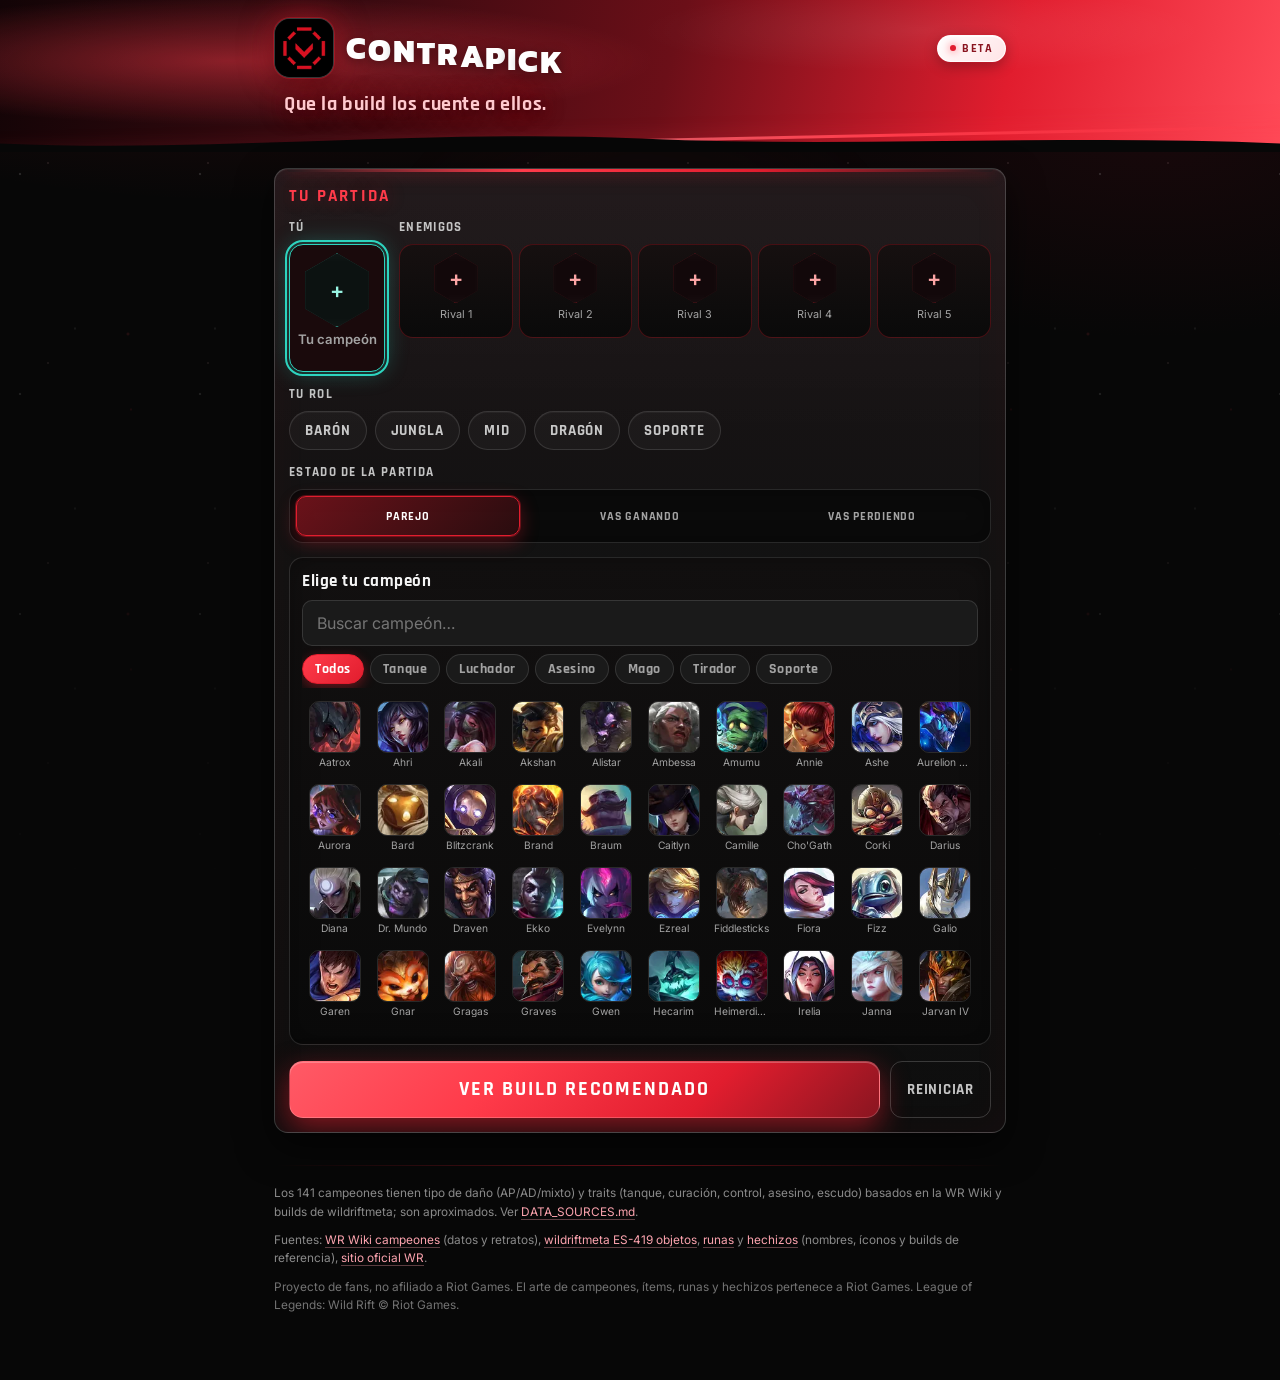
==== index.html @ 61868083 "CONTRAPICK en mayúsculas con letras caídas (v bump)" ====
<!DOCTYPE html>
<html lang="es-MX">
<head>
  <meta charset="utf-8" />
  <meta name="viewport" content="width=device-width, initial-scale=1" />
  <meta name="description" content="Contrapick: builds, runas y hechizos según tus 5 enemigos. Proyecto de fans, no afiliado a Riot Games." />
  <meta name="theme-color" content="#070707" />
  <meta property="og:title" content="Contrapick — tu build contra los 5" />
  <meta property="og:description" content="Elige tu campeón y los 5 enemigos y te damos objetos, runas y hechizos explicados. Proyecto de fans, no afiliado a Riot Games." />
  <meta property="og:url" content="https://chicas16.github.io/contrapick/" />
  <meta property="og:type" content="website" />
  <meta property="og:locale" content="es_MX" />
  <meta property="og:image" content="https://chicas16.github.io/contrapick/assets/og-image.png" />
  <meta property="og:image:width" content="1200" />
  <meta property="og:image:height" content="630" />
  <meta name="twitter:card" content="summary_large_image" />
  <meta name="twitter:title" content="Contrapick — tu build contra los 5" />
  <meta name="twitter:description" content="Elige tu campeón y los 5 enemigos y te damos objetos, runas y hechizos explicados. Proyecto de fans, no afiliado a Riot Games." />
  <meta name="twitter:image" content="https://chicas16.github.io/contrapick/assets/og-image.png" />
  <title>Contrapick — Tu build contra los 5</title>
  <link rel="icon" href="assets/icon-mira-32.png" type="image/png" sizes="32x32" />
  <link rel="apple-touch-icon" href="assets/icon-mira-180.png" sizes="180x180" />
  <link rel="icon" href="assets/icon-mira-512.png" type="image/png" sizes="512x512" />
  <link rel="stylesheet" href="styles.css?v=21" />
</head>
<body>
  <div class="ambient-bg" aria-hidden="true">
    <div class="ambient-bg__glow"></div>
    <div class="ambient-bg__grid"></div>
    <div class="ambient-bg__drift"></div>
  </div>
  <header class="site-header">
    <div class="wrap header-top">
      <a class="brand" href="./" aria-label="Contrapick inicio">
        <img class="brand-mark" src="assets/icon-mira-180.png" width="56" height="56" alt="" />
        <span class="brand-name" aria-label="Contrapick"><span class="brand-letter" style="--i:0">C</span><span class="brand-letter" style="--i:1">O</span><span class="brand-letter" style="--i:2">N</span><span class="brand-letter" style="--i:3">T</span><span class="brand-letter" style="--i:4">R</span><span class="brand-letter" style="--i:5">A</span><span class="brand-letter" style="--i:6">P</span><span class="brand-letter" style="--i:7">I</span><span class="brand-letter" style="--i:8">C</span><span class="brand-letter" style="--i:9">K</span></span>
      </a>
      <span class="beta">beta</span>
    </div>
    <p class="wrap slogan">Que la build los cuente a ellos.</p>
    <div class="header-wave" aria-hidden="true"></div>
  </header>

  <div class="wrap">
    <section class="panel" aria-labelledby="t-draft">
      <h2 id="t-draft" class="panel-title">Tu partida</h2>

      <div class="draft">
        <div class="side side-me">
          <div class="side-label">Tú</div>
          <button type="button" class="slot slot-me" data-slot="me" aria-label="Elegir tu campeón"></button>
        </div>
        <div class="side side-enemy">
          <div class="side-label">Enemigos</div>
          <div class="enemy-slots">
            <button type="button" class="slot" data-slot="0" aria-label="Elegir enemigo 1"></button>
            <button type="button" class="slot" data-slot="1" aria-label="Elegir enemigo 2"></button>
            <button type="button" class="slot" data-slot="2" aria-label="Elegir enemigo 3"></button>
            <button type="button" class="slot" data-slot="3" aria-label="Elegir enemigo 4"></button>
            <button type="button" class="slot" data-slot="4" aria-label="Elegir enemigo 5"></button>
          </div>
        </div>
      </div>

      <div class="field-label" id="lbl-role">Tu rol</div>
      <div class="roles" role="radiogroup" aria-labelledby="lbl-role" id="roles"></div>

      <div class="field-label" id="lbl-estado">Estado de la partida</div>
      <div class="estado" role="radiogroup" aria-labelledby="lbl-estado" id="estado"></div>

      <div class="picker" id="picker">
        <div class="picker-head">
          <span id="picker-target" class="picker-target">Elige tu campeón</span>
          <button type="button" class="link-btn" id="btn-clear-slot" hidden>Quitar</button>
        </div>
        <input type="search" id="search" placeholder="Buscar campeón…" autocomplete="off" aria-label="Buscar campeón" />
        <div class="filters" id="filters" role="group" aria-label="Filtrar por clase"></div>
        <div class="grid" id="grid" role="listbox" aria-label="Campeones"></div>
        <p class="grid-empty" id="grid-empty" hidden>Sin resultados.</p>
      </div>

      <div class="actions">
        <button type="button" id="btn-build">Ver build recomendado</button>
        <button type="button" class="ghost" id="btn-reset">Reiniciar</button>
      </div>
      <div id="error" role="alert" hidden></div>
    </section>

    <section id="results" class="panel" hidden aria-live="polite"></section>

    <footer>
      <p>Los 141 campeones tienen tipo de daño (AP/AD/mixto) y traits (tanque, curación, control, asesino, escudo) basados en la WR Wiki y builds de wildriftmeta; son aproximados. Ver <a href="DATA_SOURCES.md">DATA_SOURCES.md</a>.</p>
      <p>Fuentes: <a href="https://wiki.leagueoflegends.com/en-us/WR:Champion" rel="noopener">WR Wiki campeones</a> (datos y retratos),
        <a href="https://www.wildriftmeta.com/es-419/items/" rel="noopener">wildriftmeta ES-419 objetos</a>, <a href="https://www.wildriftmeta.com/es-419/runes/" rel="noopener">runas</a> y <a href="https://www.wildriftmeta.com/es-419/summoner-spells/" rel="noopener">hechizos</a> (nombres, íconos y builds de referencia),
        <a href="https://wildrift.leagueoflegends.com/en-us/champions/" rel="noopener">sitio oficial WR</a>.</p>
      <p>Proyecto de fans, no afiliado a Riot Games. El arte de campeones, ítems, runas y hechizos pertenece a Riot Games. League of Legends: Wild Rift © Riot Games.</p>
    </footer>
  </div>
  <script src="data.js"></script>
  <script src="champions.js"></script>
  <script src="rules.js"></script>
  <script src="app.js?v=7"></script>
</body>
</html>
---- styles.css ----
@import url("https://fonts.googleapis.com/css2?family=Kanit:wght@600;700;800&family=Rajdhani:wght@600;700&family=Inter:wght@400;500;600;700&display=swap");

:root {
  --bg: #070707;
  --card: #121212;
  --card2: #1a1a1a;
  --ink: #f5f5f5;
  --muted: #a3a3a3;
  --red: #e11d2e;
  --red-bright: #ff3b4a;
  --red-deep: #8a1520;
  --red-darker: #5c0e16;
  --teal: #2dd4bf;
  --teal-dim: rgba(45, 212, 191, 0.35);
  --you: #e8f7f5;
  --line: rgba(255, 255, 255, 0.12);
  --line-strong: rgba(255, 255, 255, 0.18);
  --ap: #c4b5fd;
  --ad: #fdba74;
  --good: #34d399;
  --warn: #fbbf24;
  --radius: 14px;
  --glow-red: 0 0 28px rgba(225, 29, 46, 0.45);
  --font-display: "Rajdhani", "Segoe UI", system-ui, -apple-system, Roboto, sans-serif;
  --font-brand: "Kanit", "Segoe UI", system-ui, sans-serif;
  --font-body: "Inter", system-ui, -apple-system, "Segoe UI", Roboto, sans-serif;
  --font: var(--font-body);
}

* { box-sizing: border-box; }
[hidden] { display: none !important; }

html, body {
  margin: 0;
  padding: 0;
  background: #070707;
  color: var(--ink);
  font-family: var(--font-body);
  min-height: 100%;
  -webkit-font-smoothing: antialiased;
}
body {
  padding: 0;
  padding-bottom: 56px;
  background: transparent;
}

/* ---------- Fondo partículas (sutil, original, sin assets Riot) ---------- */
.ambient-bg {
  position: fixed;
  inset: 0;
  z-index: 0;
  pointer-events: none;
  overflow: hidden;
  background:
    radial-gradient(ellipse 90% 50% at 20% -5%, rgba(225, 29, 46, 0.16), transparent 55%),
    radial-gradient(ellipse 70% 45% at 90% 15%, rgba(90, 12, 24, 0.2), transparent 50%),
    #070707;
}
.ambient-bg__glow {
  position: absolute;
  width: 50vmax;
  height: 50vmax;
  left: 25%;
  top: 5%;
  border-radius: 50%;
  background: radial-gradient(circle, rgba(255, 59, 74, 0.1), transparent 68%);
  filter: blur(10px);
  animation: ambient-drift 20s ease-in-out infinite alternate;
}
.ambient-bg__grid { display: none; }
.ambient-bg__drift {
  position: absolute;
  inset: -10% 0 0;
  background-image:
    radial-gradient(circle, rgba(255, 255, 255, 0.55) 0 1.1px, transparent 1.6px),
    radial-gradient(circle, rgba(255, 80, 90, 0.55) 0 1.2px, transparent 1.8px),
    radial-gradient(circle, rgba(255, 200, 200, 0.4) 0 0.9px, transparent 1.4px),
    radial-gradient(circle, rgba(255, 59, 74, 0.45) 0 1px, transparent 1.5px),
    radial-gradient(circle, rgba(255, 255, 255, 0.35) 0 0.8px, transparent 1.3px);
  background-size:
    180px 220px,
    240px 280px,
    160px 200px,
    220px 260px,
    140px 180px;
  background-position:
    10% 20%,
    70% 40%,
    40% 70%,
    85% 15%,
    25% 85%;
  opacity: 0.35;
  animation: ambient-particles 26s linear infinite;
  mask-image: linear-gradient(180deg, rgba(0,0,0,0.85), rgba(0,0,0,0.35) 70%, transparent);
  -webkit-mask-image: linear-gradient(180deg, rgba(0,0,0,0.85), rgba(0,0,0,0.35) 70%, transparent);
}
@keyframes ambient-drift {
  from { transform: translate(-4%, -2%) scale(1); }
  to { transform: translate(6%, 5%) scale(1.1); }
}
@keyframes ambient-particles {
  from { background-position: 10% 20%, 70% 40%, 40% 70%, 85% 15%, 25% 85%; }
  to { background-position: 10% -40%, 70% 0%, 40% 20%, 85% -25%, 25% 35%; }
}
@media (prefers-reduced-motion: reduce) {
  .ambient-bg__glow,
  .ambient-bg__drift { animation: none; }
}
.site-header,
body > .wrap {
  position: relative;
  z-index: 1;
}

.wrap { max-width: 760px; margin: 0 auto; padding: 0 14px; }
button { font: inherit; color: inherit; }

/* ---------- Tipografía display (Rajdhani) ---------- */
.logo,
.site-header h1,
.site-header .beta,
.panel-title, .sec,
.field-label, .side-label,
.picker-target,
.role-btn,
.chip,
#btn-build,
.ghost,
.res-title,
.item-name,
.rune-name, .spell-name,
.kind,
.order,
.slogan {
  font-family: var(--font-display);
  font-weight: 700;
}

/* ---------- Header: glow + wave + diagonal accent ---------- */
.site-header {
  position: relative;
  padding: 18px 0 34px;
  margin-bottom: 10px;
  overflow: hidden;
  background:
    linear-gradient(105deg, #120406 0%, #3a0a10 28%, #6b0f18 52%, var(--red) 78%, #ff4a58 100%);
  isolation: isolate;
}
.site-header::before {
  content: "";
  position: absolute;
  inset: 0;
  background:
    radial-gradient(ellipse 55% 70% at 18% 40%, rgba(255, 59, 74, 0.45), transparent 60%),
    radial-gradient(ellipse 40% 50% at 72% 20%, rgba(255, 255, 255, 0.08), transparent 55%);
  pointer-events: none;
  z-index: 0;
}
/* Soft diagonal accent bar */
.site-header::after {
  content: "";
  position: absolute;
  left: -8%;
  right: -8%;
  bottom: 10px;
  height: 3px;
  background: linear-gradient(90deg, transparent, rgba(255, 201, 206, 0.55), var(--red-bright), transparent);
  transform: rotate(-1.2deg);
  box-shadow: 0 0 18px rgba(255, 59, 74, 0.55);
  pointer-events: none;
  z-index: 1;
}
/* Wave bottom */
.site-header .header-wave {
  position: absolute;
  left: 0;
  right: 0;
  bottom: -1px;
  height: 24px;
  background: url("data:image/svg+xml,%3Csvg xmlns='http://www.w3.org/2000/svg' viewBox='0 0 1440 40' preserveAspectRatio='none'%3E%3Cpath fill='%23070707' d='M0,24 C240,40 480,0 720,16 C960,32 1200,8 1440,24 L1440,40 L0,40 Z'/%3E%3C/svg%3E") center / 100% 100% no-repeat;
  pointer-events: none;
  z-index: 2;
}
.site-header .wrap { position: relative; z-index: 3; }

.header-top {
  display: flex;
  align-items: center;
  justify-content: space-between;
  gap: 12px;
}
.brand {
  display: inline-flex;
  align-items: center;
  gap: 12px;
  text-decoration: none;
  margin: 0;
  min-width: 0;
}
.brand-mark {
  display: block;
  height: 60px;
  width: 60px;
  object-fit: contain;
  border-radius: 16px;
  flex-shrink: 0;
  background: #070707;
  border: 1px solid rgba(255, 255, 255, 0.2);
  box-shadow:
    0 0 0 1px rgba(225, 29, 46, 0.35),
    0 0 32px rgba(225, 29, 46, 0.55),
    0 8px 20px rgba(0, 0, 0, 0.45);
  transition: box-shadow 0.2s ease, transform 0.2s ease;
}
.brand:hover .brand-mark,
.brand:focus-visible .brand-mark {
  box-shadow:
    0 0 0 1px rgba(255, 59, 74, 0.55),
    0 0 40px rgba(255, 59, 74, 0.7),
    0 8px 22px rgba(0, 0, 0, 0.5);
  transform: translateY(-1px);
}
.brand-name {
  display: inline-flex;
  align-items: flex-end;
  gap: 0.02em;
  font-family: var(--font-brand);
  font-weight: 800;
  font-size: clamp(1.45rem, 5vw, 2rem);
  letter-spacing: 0.04em;
  line-height: 1;
  color: #fff;
  text-transform: uppercase;
  text-shadow: 0 2px 12px rgba(0, 0, 0, 0.45);
}
.brand-letter {
  display: inline-block;
  /* letra caída: cada letra un poco más abajo */
  transform: translateY(calc(var(--i) * 1.6px));
}

.tagline, .disclaimer-inline { display: none; }

.site-header .beta {
  display: inline-flex;
  align-items: center;
  gap: 6px;
  background: linear-gradient(135deg, #fff 0%, #ffe4e6 100%);
  color: var(--red-deep);
  border: 1px solid rgba(255, 255, 255, 0.85);
  border-radius: 999px;
  font-size: 0.72rem;
  padding: 5px 12px;
  letter-spacing: 0.12em;
  text-transform: uppercase;
  box-shadow:
    0 0 0 1px rgba(225, 29, 46, 0.2),
    0 4px 14px rgba(0, 0, 0, 0.28),
    inset 0 1px 0 rgba(255, 255, 255, 0.9);
}
.site-header .beta::before {
  content: "";
  width: 6px;
  height: 6px;
  border-radius: 50%;
  background: var(--red);
  box-shadow: 0 0 8px var(--red-bright);
}

.slogan {
  display: block !important;
  margin: 14px auto 0;
  max-width: 720px;
  padding: 0 4px;
  color: #ffc9ce;
  font-size: clamp(1rem, 3.8vw, 1.22rem);
  letter-spacing: 0.03em;
  text-transform: none;
  line-height: 1.35;
  text-shadow: 0 0 24px rgba(225, 29, 46, 0.55), 0 2px 8px rgba(0, 0, 0, 0.45);
}

.logo {
  margin: 0;
  font-size: 1.3rem;
  letter-spacing: 0.08em;
  text-transform: uppercase;
}
.logo .mx { color: #ffc9ce; }
.site-header h1 {
  font-size: 1.95rem;
  line-height: 1.05;
  margin: 12px 0 6px;
  letter-spacing: 0.01em;
  text-transform: uppercase;
}
.lead, .disclaimer {
  color: rgba(255, 255, 255, 0.82);
  font-size: 0.92rem;
  line-height: 1.45;
  margin: 8px 0;
}
.disclaimer { font-size: 0.78rem; color: rgba(255, 255, 255, 0.65); }

/* ---------- Panels: depth + red top accent ---------- */
.panel {
  position: relative;
  background:
    linear-gradient(180deg, rgba(255, 255, 255, 0.03), transparent 28%),
    linear-gradient(180deg, #1c1416 0%, var(--card) 42%, #0e0e0e 100%);
  border: 1px solid var(--line-strong);
  border-radius: var(--radius);
  padding: 16px 14px 14px;
  margin-top: 16px;
  box-shadow:
    0 14px 36px rgba(0, 0, 0, 0.6),
    inset 0 1px 0 rgba(255, 255, 255, 0.06),
    inset 0 0 40px rgba(225, 29, 46, 0.04);
  overflow: hidden;
}
.panel::before {
  content: "";
  position: absolute;
  left: 12px;
  right: 12px;
  top: 0;
  height: 3px;
  border-radius: 0 0 4px 4px;
  background: linear-gradient(90deg, transparent, var(--red-bright), var(--red), transparent);
  box-shadow: 0 0 14px rgba(225, 29, 46, 0.55);
  pointer-events: none;
}
.panel-title, .sec {
  font-size: 1.08rem;
  text-transform: uppercase;
  letter-spacing: 0.12em;
  color: var(--red-bright);
  margin: 0 0 12px;
  text-shadow: 0 0 18px rgba(225, 29, 46, 0.35);
}
.sec { margin: 20px 0 10px; }
.field-label, .side-label {
  font-size: 0.82rem;
  color: #c4c4c4;
  margin: 14px 0 8px;
  letter-spacing: 0.1em;
  text-transform: uppercase;
}
.side-label { margin-top: 0; }

/* ---------- Draft / champion slots ---------- */
.draft {
  display: grid;
  grid-template-columns: 96px 1fr;
  gap: 14px;
  align-items: start;
}
.enemy-slots {
  display: grid;
  grid-template-columns: repeat(5, 1fr);
  gap: 6px;
}
.slot {
  position: relative;
  display: flex;
  flex-direction: column;
  align-items: center;
  gap: 5px;
  background:
    linear-gradient(180deg, #161010 0%, #0a0a0a 100%);
  border: 1px solid var(--line);
  border-radius: 14px;
  padding: 8px 4px 7px;
  cursor: pointer;
  min-height: 94px;
  min-width: 0;
  transition: border-color 0.15s ease, box-shadow 0.15s ease, background 0.15s ease;
}
.slot:hover {
  border-color: rgba(255, 255, 255, 0.22);
  box-shadow: 0 6px 18px rgba(0, 0, 0, 0.45);
}
.slot-me {
  width: 96px;
  min-height: 128px;
  border-color: rgba(45, 212, 191, 0.45);
  box-shadow:
    inset 0 0 24px rgba(45, 212, 191, 0.08),
    0 0 0 1px rgba(45, 212, 191, 0.12);
}
.slot-me:hover {
  border-color: var(--teal);
  box-shadow:
    inset 0 0 28px rgba(45, 212, 191, 0.12),
    0 0 18px rgba(45, 212, 191, 0.2);
}
.side-enemy .slot {
  border-color: rgba(225, 29, 46, 0.28);
}
.side-enemy .slot:hover {
  border-color: rgba(225, 29, 46, 0.55);
}
.slot.active {
  outline: 2px solid var(--red-bright);
  outline-offset: 2px;
  background: #1a0a0c;
  border-color: var(--red);
  box-shadow: var(--glow-red);
}
.slot-me.active {
  outline-color: var(--teal);
  border-color: var(--teal);
  box-shadow: 0 0 22px rgba(45, 212, 191, 0.35);
}
.side-enemy .slot.filled {
  border-color: rgba(225, 29, 46, 0.65);
  box-shadow: inset 0 0 20px rgba(225, 29, 46, 0.12);
}
.slot-me.filled {
  border-color: rgba(45, 212, 191, 0.65);
}

.slot-empty {
  display: grid;
  place-items: center;
  width: 50px;
  height: 50px;
  clip-path: polygon(50% 0%, 93% 25%, 93% 75%, 50% 100%, 7% 75%, 7% 25%);
  background:
    linear-gradient(var(--bg), var(--bg)) padding-box,
    linear-gradient(135deg, rgba(255, 255, 255, 0.28), rgba(255, 255, 255, 0.06)) border-box;
  border: 1.5px dashed rgba(255, 255, 255, 0.32);
  border-radius: 0;
  color: var(--muted);
  font-size: 1.35rem;
  font-weight: 600;
  box-shadow: inset 0 0 12px rgba(255, 255, 255, 0.04);
}
.slot-me .slot-empty {
  width: 74px;
  height: 74px;
  border-color: rgba(45, 212, 191, 0.45);
  color: #99f6e4;
  background:
    linear-gradient(#0c1211, #0c1211) padding-box,
    linear-gradient(135deg, rgba(45, 212, 191, 0.5), rgba(45, 212, 191, 0.12)) border-box;
}
.side-enemy .slot-empty {
  border-color: rgba(225, 29, 46, 0.4);
  color: #fca5a5;
  background:
    linear-gradient(#12080a, #12080a) padding-box,
    linear-gradient(135deg, rgba(225, 29, 46, 0.45), rgba(225, 29, 46, 0.1)) border-box;
}

.slot-img {
  width: 50px;
  height: 50px;
  object-fit: cover;
  display: block;
  clip-path: polygon(50% 0%, 93% 25%, 93% 75%, 50% 100%, 7% 75%, 7% 25%);
  border-radius: 0;
  box-shadow: 0 0 0 1.5px rgba(225, 29, 46, 0.55), 0 4px 12px rgba(0, 0, 0, 0.45);
}
.slot-me .slot-img {
  width: 74px;
  height: 74px;
  box-shadow: 0 0 0 2px rgba(45, 212, 191, 0.65), 0 0 16px rgba(45, 212, 191, 0.25);
}
.side-enemy .slot-img {
  box-shadow: 0 0 0 1.5px rgba(225, 29, 46, 0.7), 0 0 14px rgba(225, 29, 46, 0.28);
}
.slot-name {
  font-size: 0.68rem;
  line-height: 1.15;
  text-align: center;
  max-width: 100%;
  overflow: hidden;
  text-overflow: ellipsis;
  white-space: nowrap;
}
.slot-me .slot-name { font-size: 0.82rem; font-weight: 600; }
.muted { color: var(--muted); }
.slot .dmg { position: absolute; top: 4px; right: 4px; z-index: 1; }

.dmg {
  display: inline-block;
  font-size: 0.6rem;
  font-weight: 700;
  padding: 1px 5px;
  border-radius: 6px;
  background: #222;
  border: 1px solid #444;
  line-height: 1.3;
}
.dmg-AP { color: #ddd6fe; background: #2e1f57; border-color: #5b3fa8; }
.dmg-AD { color: #fed7aa; background: #4a2410; border-color: #9a4a1c; }
.dmg-mixto { color: #fde68a; background: #3d3210; border-color: #8a7020; }

/* ---------- Roles (pills) ---------- */
.roles {
  display: flex;
  flex-wrap: wrap;
  gap: 8px;
}
.role-btn {
  background: rgba(255, 255, 255, 0.03);
  border: 1px solid var(--line);
  border-radius: 999px;
  padding: 9px 15px;
  font-size: 0.95rem;
  letter-spacing: 0.06em;
  text-transform: uppercase;
  cursor: pointer;
  position: relative;
  color: #c8c8c8;
  box-shadow: inset 0 1px 0 rgba(255, 255, 255, 0.04);
  transition: background 0.15s ease, color 0.15s ease, border-color 0.15s ease, box-shadow 0.15s ease;
}
.role-btn:hover {
  color: #fff;
  border-color: rgba(255, 255, 255, 0.28);
  background: rgba(255, 255, 255, 0.06);
}
.role-btn.suggested::after {
  content: "";
  position: absolute;
  top: 6px;
  right: 8px;
  width: 6px;
  height: 6px;
  border-radius: 50%;
  background: var(--warn);
  box-shadow: 0 0 6px rgba(251, 191, 36, 0.7);
}
.role-btn.on {
  background: linear-gradient(135deg, var(--red-bright), var(--red-deep));
  border-color: var(--red-bright);
  color: #fff;
  box-shadow:
    0 0 0 1px rgba(255, 59, 74, 0.35),
    0 6px 20px rgba(225, 29, 46, 0.55),
    inset 0 1px 0 rgba(255, 255, 255, 0.2);
}

/* ---------- Picker ---------- */
.picker {
  margin-top: 14px;
  background: linear-gradient(180deg, #121010, #0a0a0a);
  border: 1px solid var(--line);
  border-radius: 14px;
  padding: 12px;
  box-shadow: inset 0 0 28px rgba(0, 0, 0, 0.35);
}
.picker-head {
  display: flex;
  justify-content: space-between;
  align-items: center;
  margin-bottom: 8px;
}
.picker-target { font-size: 1.08rem; letter-spacing: 0.03em; }
.link-btn {
  background: none;
  border: none;
  color: #fca5a5;
  cursor: pointer;
  font-size: 0.82rem;
  padding: 4px;
}
.link-btn:hover { color: #fecaca; text-decoration: underline; }
#search {
  width: 100%;
  font: inherit;
  border-radius: 10px;
  border: 1px solid var(--line);
  background: var(--card2);
  color: var(--ink);
  padding: 12px 14px;
}
#search:focus {
  outline: none;
  border-color: var(--red);
  box-shadow: 0 0 0 3px rgba(225, 29, 46, 0.28);
}
.filters {
  display: flex;
  gap: 6px;
  overflow-x: auto;
  padding: 8px 0 4px;
  scrollbar-width: none;
}
.filters::-webkit-scrollbar { display: none; }
.chip {
  flex: 0 0 auto;
  background: var(--card2);
  border: 1px solid var(--line);
  border-radius: 999px;
  padding: 5px 12px;
  font-size: 0.88rem;
  letter-spacing: 0.04em;
  cursor: pointer;
  color: var(--muted);
  transition: background 0.15s ease, color 0.15s ease, border-color 0.15s ease;
}
.chip:hover { color: #fff; border-color: rgba(255, 255, 255, 0.25); }
.chip.on {
  background: linear-gradient(135deg, var(--red-bright), var(--red));
  border-color: var(--red);
  color: #fff;
  box-shadow: 0 4px 12px rgba(225, 29, 46, 0.4);
}
.grid {
  display: grid;
  grid-template-columns: repeat(auto-fill, minmax(58px, 1fr));
  gap: 6px;
  max-height: 340px;
  overflow-y: auto;
  padding: 4px 2px 2px;
  margin-top: 4px;
  overscroll-behavior: contain;
}
.pick {
  display: flex;
  flex-direction: column;
  align-items: center;
  gap: 3px;
  background: none;
  border: 1px solid transparent;
  border-radius: 10px;
  padding: 4px 2px;
  cursor: pointer;
  min-width: 0;
  transition: background 0.12s ease, border-color 0.12s ease;
}
.pick:hover:not(:disabled),
.pick:focus-visible {
  background: var(--card2);
  border-color: var(--line);
}
.pick.selected {
  border-color: var(--red-bright);
  background: #1a0a0c;
  box-shadow: 0 0 12px rgba(225, 29, 46, 0.3);
}
.pick:disabled { opacity: 0.3; cursor: not-allowed; }
.pick-img {
  width: 52px;
  height: 52px;
  border-radius: 10px;
  object-fit: cover;
  display: block;
  border: 1px solid var(--line);
}
.pick-name {
  font-size: 0.64rem;
  color: var(--muted);
  max-width: 100%;
  text-align: center;
  overflow: hidden;
  text-overflow: ellipsis;
  white-space: nowrap;
}
.grid-empty {
  color: var(--muted);
  font-size: 0.85rem;
  text-align: center;
}

/* Fallback initials */
span.fallback {
  display: grid;
  place-items: center;
  font-weight: 700;
  color: #fecaca;
  background: linear-gradient(135deg, #3a1018, #5c0e16);
  border-radius: 10px;
  letter-spacing: 0.04em;
}
.fallback.pick-img { font-size: 0.9rem; }
.fallback.item-img,
.fallback.bb-img { font-size: 0.8rem; border-radius: 8px; }
.fallback.slot-img {
  border-radius: 0;
  clip-path: polygon(50% 0%, 93% 25%, 93% 75%, 50% 100%, 7% 75%, 7% 25%);
}

/* ---------- Acciones / CTA ---------- */
.actions {
  display: grid;
  grid-template-columns: 1fr auto;
  gap: 10px;
  margin-top: 16px;
}
#btn-build {
  background: linear-gradient(135deg, #ff5a66 0%, var(--red-bright) 35%, var(--red) 70%, var(--red-deep) 100%);
  border: 1px solid rgba(255, 255, 255, 0.18);
  border-radius: 14px;
  font-size: clamp(1.05rem, 3.5vw, 1.22rem);
  letter-spacing: 0.1em;
  text-transform: uppercase;
  cursor: pointer;
  padding: 15px 16px;
  color: #fff;
  box-shadow:
    0 10px 28px rgba(225, 29, 46, 0.55),
    inset 0 1px 0 rgba(255, 255, 255, 0.25);
  transition: transform 0.12s ease, box-shadow 0.15s ease, filter 0.15s ease;
}
#btn-build:hover {
  filter: brightness(1.08);
  box-shadow:
    0 0 28px rgba(255, 59, 74, 0.65),
    0 12px 32px rgba(225, 29, 46, 0.6),
    inset 0 1px 0 rgba(255, 255, 255, 0.3);
}
#btn-build:active { transform: scale(0.985); }
.ghost {
  background: transparent;
  border: 1px solid var(--line-strong);
  border-radius: 12px;
  padding: 0 16px;
  font-size: 0.95rem;
  letter-spacing: 0.05em;
  text-transform: uppercase;
  cursor: pointer;
  color: #c4c4c4;
  transition: border-color 0.15s ease, color 0.15s ease, background 0.15s ease;
}
.ghost:hover {
  color: #fff;
  border-color: rgba(255, 255, 255, 0.3);
  background: rgba(255, 255, 255, 0.04);
}
button:focus-visible {
  outline: 2px solid var(--red-bright);
  outline-offset: 2px;
}

#error {
  margin-top: 12px;
  color: #fecaca;
  background: #3b1515;
  border: 1px solid #7f1d1d;
  border-radius: 10px;
  padding: 10px 12px;
  font-size: 0.9rem;
}

/* ---------- Resultado ---------- */
.res-head {
  display: flex;
  gap: 12px;
  align-items: center;
}
.res-champ {
  width: 60px;
  height: 60px;
  border-radius: 14px;
  border: 2px solid var(--teal);
  object-fit: cover;
  box-shadow: 0 0 18px rgba(45, 212, 191, 0.35), 0 4px 16px rgba(0, 0, 0, 0.4);
}
.res-title { font-size: 1.42rem; letter-spacing: 0.03em; line-height: 1.1; }
.res-sub { color: var(--muted); font-size: 0.85rem; }

.buildbar {
  display: grid;
  grid-template-columns: repeat(6, 1fr);
  gap: 6px;
  margin: 14px 0 12px;
  background: linear-gradient(180deg, #141010, #0a0a0a);
  border: 1px solid var(--line);
  border-radius: 14px;
  padding: 10px;
  box-shadow: inset 0 0 24px rgba(0, 0, 0, 0.35);
}
.bb-slot { position: relative; aspect-ratio: 1; }
.bb-img {
  width: 100%;
  height: 100%;
  border-radius: 8px;
  border: 1px solid var(--line);
  object-fit: cover;
  display: block;
}
.bb-boots .bb-img { border-color: var(--red-bright); }
.bb-core .bb-img { border-color: var(--red); }
.bb-sit .bb-img { border-color: var(--red-deep); }
.order {
  position: absolute;
  left: -4px;
  top: -4px;
  background: var(--bg);
  border: 1px solid var(--red-bright);
  color: var(--red-bright);
  font-size: 0.72rem;
  border-radius: 999px;
  min-width: 17px;
  height: 17px;
  display: grid;
  place-items: center;
  padding: 0 3px;
}

.summary {
  background: linear-gradient(135deg, #1a0c0e, #12080a);
  border: 1px solid rgba(225, 29, 46, 0.3);
  border-radius: 12px;
  padding: 12px 14px;
  color: #e8d0d3;
  font-size: 0.9rem;
  box-shadow: inset 0 0 20px rgba(225, 29, 46, 0.06);
}
.enemy-read {
  display: grid;
  grid-template-columns: 1fr;
  gap: 6px;
  margin-top: 10px;
}
@media (min-width: 560px) {
  .enemy-read { grid-template-columns: 1fr 1fr; }
}
.er {
  display: flex;
  gap: 8px;
  align-items: center;
  background: var(--card2);
  border: 1px solid var(--line);
  border-radius: 10px;
  padding: 6px;
}
.er-img {
  width: 36px;
  height: 36px;
  border-radius: 8px;
  object-fit: cover;
  flex: 0 0 auto;
  border: 1px solid rgba(225, 29, 46, 0.4);
}
.fallback.er-img { font-size: 0.7rem; }
.er-name { font-size: 0.82rem; font-weight: 600; }
.er-tags { display: flex; flex-wrap: wrap; gap: 3px; margin-top: 2px; }
.tbadge {
  font-size: 0.62rem;
  color: var(--muted);
  background: #0c0c0c;
  border: 1px solid var(--line);
  border-radius: 6px;
  padding: 1px 5px;
}

/* Tier-style result cards */
.item-list {
  list-style: none;
  margin: 0;
  padding: 0;
  display: grid;
  gap: 10px;
}
.item-row {
  position: relative;
  display: flex;
  gap: 12px;
  align-items: flex-start;
  background:
    linear-gradient(90deg, rgba(225, 29, 46, 0.08), transparent 28%),
    linear-gradient(180deg, #1a1415, var(--card));
  border: 1px solid var(--line-strong);
  border-radius: 14px;
  padding: 12px 12px 12px 18px;
  overflow: hidden;
  box-shadow:
    0 10px 26px rgba(0, 0, 0, 0.45),
    inset 0 1px 0 rgba(255, 255, 255, 0.05);
}
.item-row::before {
  content: "";
  position: absolute;
  left: 0;
  top: 0;
  bottom: 0;
  width: 5px;
  background: var(--red);
  box-shadow: 0 0 12px rgba(225, 29, 46, 0.5);
}
.item-boots::before { background: var(--red-bright); }
.item-core::before { background: var(--red); }
.item-sit::before { background: var(--red-deep); }

.item-icon-wrap { position: relative; flex: 0 0 auto; }
.item-img {
  width: 52px;
  height: 52px;
  border-radius: 10px;
  border: 1px solid var(--line);
  object-fit: cover;
  display: block;
  box-shadow: 0 4px 12px rgba(0, 0, 0, 0.4);
}
.item-boots .item-img { border-color: var(--red-bright); }
.item-core .item-img { border-color: var(--red); }
.item-sit .item-img { border-color: var(--red-deep); }
.item-body { min-width: 0; flex: 1; }
.item-head {
  display: flex;
  justify-content: space-between;
  gap: 8px;
  align-items: baseline;
}
.item-name { font-size: 1.12rem; letter-spacing: 0.02em; line-height: 1.15; }
.kind {
  font-size: 0.74rem;
  text-transform: uppercase;
  letter-spacing: 0.08em;
  color: var(--muted);
  white-space: nowrap;
}
.kind-core { color: var(--red-bright); }
.kind-boots { color: #fda4af; }
.kind-sit { color: #f87171; }
.item-tag { color: var(--muted); font-size: 0.76rem; margin-top: 1px; }
.item-reason {
  margin: 6px 0 0;
  font-size: 0.88rem;
  color: #e0e0e0;
  line-height: 1.4;
}
.hint { color: var(--muted); font-size: 0.76rem; margin-top: 14px; }

/* ---------- Footer ---------- */
footer {
  margin-top: 32px;
  padding: 18px 0 10px;
  border-top: 1px solid transparent;
  border-image: linear-gradient(90deg, transparent, rgba(225, 29, 46, 0.45), transparent) 1;
  color: #8a8a8a;
  font-size: 0.74rem;
  line-height: 1.55;
}
footer p { margin: 0 0 10px; }
footer p:last-child { margin-bottom: 0; color: #737373; }
footer a {
  color: #fda4af;
  text-decoration: none;
  border-bottom: 1px solid rgba(253, 164, 175, 0.35);
}
footer a:hover { color: #fecaca; border-bottom-color: #fecaca; }

@media (max-width: 380px) {
  .draft { grid-template-columns: 1fr; }
  .slot-me {
    width: 100%;
    flex-direction: row;
    min-height: 0;
    justify-content: flex-start;
    padding: 10px;
    gap: 12px;
  }
  .slot-me .slot-name { font-size: 0.95rem; }
  .slot-me .slot-empty,
  .slot-me .slot-img {
    width: 64px;
    height: 64px;
  }
  .role-btn { font-size: 0.88rem; padding: 8px 12px; }
  .actions { grid-template-columns: 1fr; }
  .ghost { padding: 12px 14px; }
}

/* ---------- Runas y hechizos ---------- */
.rs-grid {
  display: grid;
  grid-template-columns: 1fr;
  gap: 14px;
  margin-top: 14px;
}
@media (min-width: 560px) {
  .rs-grid { grid-template-columns: 1.15fr 0.85fr; align-items: start; }
}
.rs-col .sec { margin-top: 0; }

.runes {
  list-style: none;
  margin: 0;
  padding: 0;
  display: grid;
  grid-template-columns: repeat(3, minmax(0, 1fr));
  gap: 8px;
}
.rune {
  position: relative;
  display: flex;
  gap: 10px;
  align-items: flex-start;
  background:
    linear-gradient(90deg, rgba(225, 29, 46, 0.07), transparent 30%),
    linear-gradient(180deg, #1a1415, var(--card));
  border: 1px solid var(--line-strong);
  border-radius: 14px;
  padding: 10px 10px 10px 16px;
  overflow: hidden;
  box-shadow: 0 8px 22px rgba(0, 0, 0, 0.4);
  min-width: 0;
}
.rune::before {
  content: "";
  position: absolute;
  left: 0;
  top: 0;
  bottom: 0;
  width: 5px;
  background: var(--red-deep);
}

.rune-keystone {
  grid-column: 1 / -1;
  background: linear-gradient(135deg, #1a0a0c 0%, var(--card) 55%);
  border-color: rgba(225, 29, 46, 0.55);
  box-shadow: 0 8px 28px rgba(225, 29, 46, 0.28), 0 8px 22px rgba(0, 0, 0, 0.45);
  padding: 12px 12px 12px 18px;
  gap: 12px;
}
.rune-keystone::before { background: var(--red-bright); width: 6px; }
.rune-keystone .rune-img {
  width: 56px;
  height: 56px;
  border-color: var(--red-bright);
  box-shadow: 0 0 0 1px rgba(225, 29, 46, 0.35), 0 4px 14px rgba(225, 29, 46, 0.35);
}
.rune-keystone .rune-name {
  font-size: 1.18rem;
  color: #fff;
}
.rune-keystone .kind-rune {
  color: var(--red-bright);
  background: rgba(225, 29, 46, 0.16);
  border: 1px solid rgba(225, 29, 46, 0.45);
  border-radius: 999px;
  padding: 2px 8px;
  font-size: 0.72rem;
}

.rune-minor {
  flex-direction: column;
  align-items: stretch;
  gap: 6px;
  padding: 8px 8px 8px 14px;
}
.rune-minor::before { background: var(--red); }
.rune-minor .rune-icon-wrap {
  display: flex;
  justify-content: center;
}
.rune-minor .rune-img {
  width: 40px;
  height: 40px;
  border-color: rgba(225, 29, 46, 0.45);
}
.rune-minor .rune-head {
  flex-direction: column;
  align-items: flex-start;
  gap: 2px;
}
.rune-minor .rune-name {
  font-size: 0.92rem;
  color: #f5f5f5;
}
.rune-minor .kind-rune {
  color: #fda4af;
  font-size: 0.68rem;
}
.rune-minor .rune-tag { font-size: 0.68rem; }
.rune-minor .rune-reason {
  font-size: 0.74rem;
  color: #d4d4d4;
  display: -webkit-box;
  -webkit-line-clamp: 4;
  -webkit-box-orient: vertical;
  overflow: hidden;
}

.rune-icon-wrap { position: relative; flex: 0 0 auto; }
.rune-img {
  width: 48px;
  height: 48px;
  border-radius: 8px;
  border: 1px solid var(--line);
  object-fit: cover;
  display: block;
  background: #0c0c0c;
}
.fallback.rune-img {
  display: grid;
  place-items: center;
  font-size: 0.7rem;
  background: linear-gradient(135deg, #3a1018, #5c0e16);
  color: #fecaca;
}
.rune-body { min-width: 0; flex: 1; }
.rune-head {
  display: flex;
  justify-content: space-between;
  gap: 8px;
  align-items: baseline;
}
.rune-name {
  font-size: 1.08rem;
  letter-spacing: 0.02em;
  line-height: 1.15;
  color: var(--ink);
}
.kind-rune {
  font-size: 0.74rem;
  text-transform: uppercase;
  letter-spacing: 0.08em;
  color: var(--red-bright);
  white-space: nowrap;
}
.rune-tag {
  color: var(--muted);
  font-size: 0.74rem;
  margin-top: 1px;
}
.rune-reason {
  margin: 6px 0 0;
  font-size: 0.86rem;
  color: #e8e8e8;
  line-height: 1.4;
}

.spells {
  list-style: none;
  margin: 0;
  padding: 0;
  display: grid;
  grid-template-columns: 1fr 1fr;
  gap: 8px;
}
.spell {
  position: relative;
  display: flex;
  flex-direction: column;
  align-items: center;
  text-align: center;
  gap: 6px;
  background:
    linear-gradient(180deg, #1a1415, var(--card));
  border: 1px solid var(--line-strong);
  border-radius: 14px;
  padding: 12px 8px 10px;
  overflow: hidden;
  box-shadow: 0 8px 22px rgba(0, 0, 0, 0.4);
  min-width: 0;
}
.spell::before {
  content: "";
  position: absolute;
  left: 0;
  right: 0;
  top: 0;
  height: 3px;
  background: linear-gradient(90deg, var(--red-bright), var(--red));
  box-shadow: 0 0 10px rgba(225, 29, 46, 0.45);
}
.spell-icon-wrap { flex: 0 0 auto; }
.spell-img {
  width: 48px;
  height: 48px;
  border-radius: 10px;
  border: 1px solid rgba(225, 29, 46, 0.5);
  object-fit: cover;
  display: block;
  background: #0c0c0c;
  box-shadow: 0 4px 12px rgba(225, 29, 46, 0.25);
}
.fallback.spell-img {
  display: grid;
  place-items: center;
  font-size: 0.7rem;
  background: linear-gradient(135deg, #3a1018, #5c0e16);
  color: #fecaca;
}
.spell-body { min-width: 0; width: 100%; }
.spell-head {
  display: flex;
  justify-content: center;
  gap: 4px;
  align-items: baseline;
}
.spell-name {
  font-size: 1rem;
  letter-spacing: 0.03em;
  line-height: 1.15;
  color: #fff;
  text-transform: uppercase;
}
.spell-tag {
  color: var(--muted);
  font-size: 0.7rem;
  margin-top: 2px;
}
.spell-reason {
  margin: 4px 0 0;
  font-size: 0.74rem;
  color: #d4d4d4;
  line-height: 1.35;
  display: -webkit-box;
  -webkit-line-clamp: 3;
  -webkit-box-orient: vertical;
  overflow: hidden;
}

@media (max-width: 420px) {
  .runes { grid-template-columns: 1fr; }
  .rune-minor {
    flex-direction: row;
    align-items: flex-start;
    gap: 10px;
  }
  .rune-minor .rune-icon-wrap { justify-content: flex-start; }
  .rune-minor .rune-head {
    flex-direction: row;
    justify-content: space-between;
    width: 100%;
    align-items: baseline;
  }
  .rune-minor .rune-reason { -webkit-line-clamp: 3; }
  .spells { grid-template-columns: 1fr 1fr; gap: 6px; }
  .spell-name { font-size: 0.88rem; }
}

/* ---------- Estado de la partida ---------- */
.estado {
  display: grid;
  grid-template-columns: repeat(3, minmax(0, 1fr));
  gap: 8px;
  margin: 0 0 14px;
  padding: 6px;
  background: #0a0a0a;
  border: 1px solid var(--line);
  border-radius: 14px;
  box-shadow: inset 0 0 20px rgba(0, 0, 0, 0.35);
}
.estado-btn {
  appearance: none;
  -webkit-appearance: none;
  background: transparent;
  border: 1px solid transparent;
  border-radius: 10px;
  padding: 11px 8px;
  font-family: var(--font-display);
  font-weight: 700;
  font-size: 0.78rem;
  letter-spacing: 0.06em;
  text-transform: uppercase;
  color: var(--muted);
  cursor: pointer;
  transition: background .15s ease, color .15s ease, border-color .15s ease, box-shadow .15s ease;
}
.estado-btn:hover {
  color: #fff;
  border-color: var(--line);
  background: rgba(255,255,255,0.04);
}
.estado-btn.activo,
.estado-btn.on {
  background: linear-gradient(135deg, rgba(225,29,46,0.45), rgba(225,29,46,0.15));
  border-color: var(--red);
  color: #fff;
  box-shadow: 0 0 0 1px rgba(225,29,46,0.35), 0 6px 18px rgba(225,29,46,0.35);
}
.estado-btn[data-estado="ahead"].activo,
.estado-btn[data-estado="ahead"].on,
.estado-btn[data-value="ahead"].activo {
  background: linear-gradient(135deg, rgba(34,197,94,0.32), rgba(34,197,94,0.1));
  border-color: #22c55e;
  box-shadow: 0 0 0 1px rgba(34,197,94,0.25), 0 6px 16px rgba(34,197,94,0.25);
}
.estado-btn[data-estado="behind"].activo,
.estado-btn[data-estado="behind"].on,
.estado-btn[data-value="behind"].activo {
  background: linear-gradient(135deg, rgba(225,29,46,0.5), rgba(225,29,46,0.15));
  border-color: var(--red-bright);
  box-shadow: 0 0 0 1px rgba(255,59,74,0.3), 0 6px 18px rgba(225,29,46,0.4);
}
.estado-note {
  margin: 10px 0 0;
  background: #14080a;
  border: 1px solid rgba(225, 29, 46, 0.35);
  border-left: 3px solid var(--red);
  border-radius: 10px;
  padding: 10px 12px;
  color: #f5d0d4;
  font-size: 0.88rem;
  line-height: 1.4;
}
@media (max-width: 420px) {
  .estado { grid-template-columns: 1fr; }
  .estado-btn { font-size: 0.84rem; padding: 12px 10px; }
}

/* ---------- Compartir build ---------- */
.share {
  display: flex;
  flex-wrap: wrap;
  gap: 10px;
  align-items: center;
  margin: 14px 0 6px;
  padding: 12px;
  background: #0a0a0a;
  border: 1px solid var(--line);
  border-radius: 14px;
}
.share-btn {
  background: linear-gradient(135deg, #ff3b4a, #b01020);
  border: none;
  border-radius: 999px;
  padding: 11px 16px;
  font-family: var(--font-display);
  font-weight: 700;
  font-size: 0.88rem;
  letter-spacing: 0.05em;
  text-transform: uppercase;
  color: #fff;
  cursor: pointer;
  box-shadow: 0 6px 18px rgba(225, 29, 46, 0.35);
}
.share-btn:hover {
  filter: brightness(1.08);
  box-shadow: 0 0 22px rgba(255, 59, 74, 0.5);
}
.share-btn[data-share-native] {
  background: transparent;
  border: 1px solid var(--line);
  box-shadow: none;
  color: #fff;
}
.share-btn[data-share-native]:hover {
  border-color: var(--red);
  background: rgba(225, 29, 46, 0.16);
  filter: none;
}
.share-ok {
  color: #4ade80;
  font-size: 0.88rem;
  font-weight: 700;
  letter-spacing: 0.02em;
}

/* Reduced motion */
@media (prefers-reduced-motion: reduce) {
  *, *::before, *::after {
    transition-duration: 0.01ms !important;
  }
}

/* ---------- Tarjetas por enemigo ---------- */
.enemy-cards {
  margin-top: 22px;
  padding-top: 4px;
}
.enemy-cards__title {
  font-family: var(--font-display);
  font-weight: 700;
  font-size: 1.05rem;
  letter-spacing: 0.1em;
  text-transform: uppercase;
  margin: 0 0 12px;
  color: var(--red-bright);
}
.enemy-cards__list {
  display: grid;
  gap: 10px;
}
.enemy-card {
  display: flex;
  gap: 12px;
  align-items: flex-start;
  position: relative;
  background: linear-gradient(135deg, #1a0a0c 0%, #121212 55%, #0c0c0c 100%);
  border: 1px solid rgba(225, 29, 46, 0.28);
  border-radius: 14px;
  padding: 12px 14px;
  box-shadow: 0 8px 24px rgba(0, 0, 0, 0.45), inset 0 1px 0 rgba(255, 255, 255, 0.04);
  overflow: hidden;
}
.enemy-card::before {
  content: "";
  position: absolute;
  left: 0;
  top: 0;
  bottom: 0;
  width: 3px;
  background: linear-gradient(180deg, var(--red-bright), var(--red-deep));
}
.enemy-card__portrait {
  width: 56px;
  height: 56px;
  border-radius: 12px;
  object-fit: cover;
  border: 2px solid rgba(225, 29, 46, 0.55);
  box-shadow: 0 0 0 1px rgba(0, 0, 0, 0.5), 0 4px 14px rgba(225, 29, 46, 0.25);
  flex: 0 0 auto;
  display: block;
}
.fallback.enemy-card__portrait {
  width: 56px;
  height: 56px;
  display: grid;
  place-items: center;
  background: #0c0c0c;
  color: #e5e5e5;
  font-size: 0.8rem;
  border-radius: 12px;
  border: 2px solid rgba(225, 29, 46, 0.4);
}
.enemy-card__body { min-width: 0; flex: 1; }
.enemy-card__name {
  font-family: var(--font-display);
  font-weight: 700;
  font-size: 1.1rem;
  color: #fff;
  letter-spacing: 0.04em;
  text-transform: uppercase;
}
.enemy-card__threat {
  margin: 4px 0 0;
  color: #d4d4d4;
  font-size: 0.9rem;
  line-height: 1.4;
}
.enemy-card__counter {
  margin: 8px 0 0;
  padding: 8px 10px;
  border-radius: 10px;
  background: rgba(225, 29, 46, 0.1);
  border: 1px solid rgba(225, 29, 46, 0.22);
  color: #ffe4e8;
  font-size: 0.88rem;
  line-height: 1.4;
  display: flex;
  flex-wrap: wrap;
  align-items: center;
  gap: 6px;
}
.enemy-card__item {
  color: var(--red-bright);
  font-family: var(--font-display);
  font-weight: 700;
  letter-spacing: 0.02em;
}
.enemy-card__item-icon {
  width: 28px;
  height: 28px;
  border-radius: 7px;
  border: 1px solid rgba(255, 59, 74, 0.45);
  object-fit: cover;
  vertical-align: middle;
  display: inline-block;
  box-shadow: 0 2px 8px rgba(0, 0, 0, 0.35);
}
@media (max-width: 420px) {
  .enemy-card { padding: 10px; gap: 10px; }
  .enemy-card__portrait,
  .fallback.enemy-card__portrait { width: 48px; height: 48px; }
}

/* ---------- Feedback ¿Te sirvió? ---------- */
.feedback {
  margin-top: 22px;
  position: relative;
  padding: 16px 16px 14px;
  background: linear-gradient(160deg, #1a0a0c 0%, #121212 50%, #0c0c0c 100%);
  border: 1px solid rgba(225, 29, 46, 0.28);
  border-radius: 14px;
  box-shadow: 0 8px 24px rgba(0, 0, 0, 0.45), inset 0 1px 0 rgba(255, 255, 255, 0.04);
  overflow: hidden;
}
.feedback::before {
  content: "";
  position: absolute;
  left: 0;
  right: 0;
  top: 0;
  height: 3px;
  background: linear-gradient(90deg, var(--red-deep), var(--red-bright), var(--red-deep));
}
.feedback__title {
  font-family: var(--font-display);
  font-weight: 700;
  font-size: 1.05rem;
  color: var(--red-bright);
  margin: 0 0 12px;
  letter-spacing: 0.1em;
  text-transform: uppercase;
}
.feedback__buttons {
  display: flex;
  flex-wrap: wrap;
  gap: 10px;
}
.feedback__btn {
  border-radius: 999px;
  padding: 10px 20px;
  font-family: var(--font-display);
  font-weight: 700;
  font-size: 0.95rem;
  letter-spacing: 0.06em;
  text-transform: uppercase;
  cursor: pointer;
  border: 1px solid var(--line);
  color: #fff;
  background: #161616;
  transition: transform 0.12s ease, box-shadow 0.12s ease, border-color 0.12s ease;
}
.feedback__btn:hover:not(:disabled) {
  transform: translateY(-1px);
}
.feedback__btn:focus-visible {
  outline: 2px solid var(--red-bright);
  outline-offset: 2px;
}
.feedback__btn:disabled {
  opacity: 0.55;
  cursor: default;
}
.feedback__btn--yes {
  border-color: rgba(52, 211, 153, 0.65);
  background: linear-gradient(180deg, rgba(52, 211, 153, 0.28), rgba(52, 211, 153, 0.1));
  box-shadow: 0 0 18px rgba(52, 211, 153, 0.15);
}
.feedback__btn--yes:hover:not(:disabled) {
  box-shadow: 0 0 22px rgba(52, 211, 153, 0.28);
}
.feedback__btn--no {
  border-color: rgba(225, 29, 46, 0.7);
  background: linear-gradient(180deg, rgba(225, 29, 46, 0.32), rgba(225, 29, 46, 0.12));
  box-shadow: 0 0 18px rgba(225, 29, 46, 0.18);
}
.feedback__btn--no:hover:not(:disabled) {
  box-shadow: 0 0 22px rgba(225, 29, 46, 0.3);
}
.feedback__after { margin-top: 4px; }
.feedback__thanks {
  margin: 10px 0 12px;
  color: #fff;
  font-family: var(--font-display);
  font-size: 1.05rem;
  font-weight: 700;
  letter-spacing: 0.03em;
}
.feedback__label {
  display: block;
  color: var(--muted);
  font-family: var(--font-display);
  font-size: 0.8rem;
  letter-spacing: 0.08em;
  text-transform: uppercase;
  margin: 0 0 6px;
}
.feedback__comment {
  width: 100%;
  box-sizing: border-box;
  background: #0a0a0a;
  border: 1px solid rgba(255, 255, 255, 0.12);
  border-radius: 12px;
  color: #f5f5f5;
  padding: 10px 12px;
  font: inherit;
  resize: vertical;
  min-height: 64px;
  transition: border-color 0.12s ease;
}
.feedback__comment:focus {
  outline: none;
  border-color: rgba(225, 29, 46, 0.55);
  box-shadow: 0 0 0 3px rgba(225, 29, 46, 0.15);
}
.feedback__comment::placeholder { color: #a3a3a3; }
.feedback__send {
  margin-top: 10px;
  border-radius: 999px;
  padding: 10px 18px;
  font-family: var(--font-display);
  font-weight: 700;
  font-size: 0.9rem;
  letter-spacing: 0.06em;
  text-transform: uppercase;
  cursor: pointer;
  border: none;
  background: linear-gradient(105deg, var(--red-deep), var(--red), var(--red-bright));
  color: #fff;
  box-shadow: 0 6px 20px rgba(225, 29, 46, 0.35);
}
.feedback__send:hover:not(:disabled) {
  filter: brightness(1.08);
}
.feedback__send:disabled { opacity: 0.55; cursor: default; filter: none; }
.feedback__msg {
  margin: 10px 0 0;
  color: #86efac;
  font-size: 0.88rem;
}
.feedback__msg--err { color: #fecaca; }
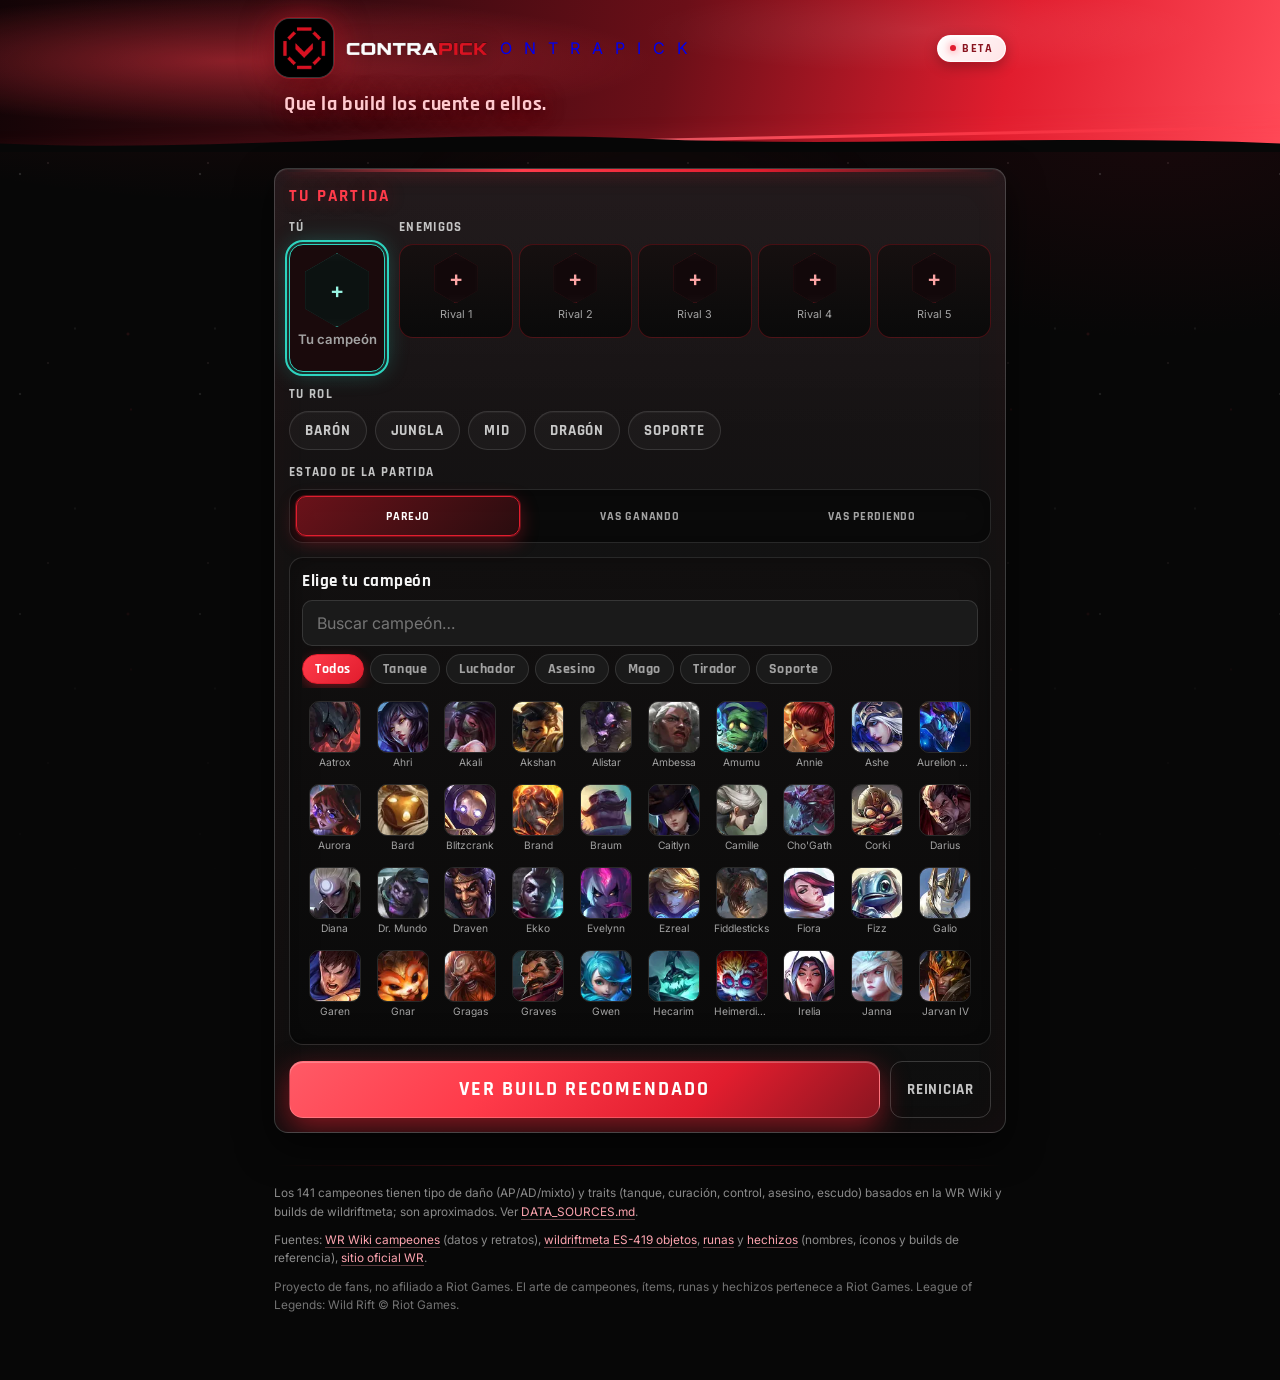
==== commit 0414cb82: "Wordmark CONTRAPICK estilo logo (CONTRA blanco / PICK rojo)" ====
--- a/index.html
+++ b/index.html
@@ -21,7 +21,7 @@
   <link rel="icon" href="assets/icon-mira-32.png" type="image/png" sizes="32x32" />
   <link rel="apple-touch-icon" href="assets/icon-mira-180.png" sizes="180x180" />
   <link rel="icon" href="assets/icon-mira-512.png" type="image/png" sizes="512x512" />
-  <link rel="stylesheet" href="styles.css?v=21" />
+  <link rel="stylesheet" href="styles.css?v=22" />
 </head>
 <body>
   <div class="ambient-bg" aria-hidden="true">
@@ -33,7 +33,7 @@
     <div class="wrap header-top">
       <a class="brand" href="./" aria-label="Contrapick inicio">
         <img class="brand-mark" src="assets/icon-mira-180.png" width="56" height="56" alt="" />
-        <span class="brand-name" aria-label="Contrapick"><span class="brand-letter" style="--i:0">C</span><span class="brand-letter" style="--i:1">O</span><span class="brand-letter" style="--i:2">N</span><span class="brand-letter" style="--i:3">T</span><span class="brand-letter" style="--i:4">R</span><span class="brand-letter" style="--i:5">A</span><span class="brand-letter" style="--i:6">P</span><span class="brand-letter" style="--i:7">I</span><span class="brand-letter" style="--i:8">C</span><span class="brand-letter" style="--i:9">K</span></span>
+        <img class="brand-wordmark" src="assets/wordmark-contrapick.png" width="280" height="79" alt="CONTRAPICK" /><span class="brand-letter" style="--i:1">O</span><span class="brand-letter" style="--i:2">N</span><span class="brand-letter" style="--i:3">T</span><span class="brand-letter" style="--i:4">R</span><span class="brand-letter" style="--i:5">A</span><span class="brand-letter" style="--i:6">P</span><span class="brand-letter" style="--i:7">I</span><span class="brand-letter" style="--i:8">C</span><span class="brand-letter" style="--i:9">K</span></span>
       </a>
       <span class="beta">beta</span>
     </div>
--- a/styles.css
+++ b/styles.css
@@ -221,23 +221,13 @@
     0 8px 22px rgba(0, 0, 0, 0.5);
   transform: translateY(-1px);
 }
-.brand-name {
-  display: inline-flex;
-  align-items: flex-end;
-  gap: 0.02em;
-  font-family: var(--font-brand);
-  font-weight: 800;
-  font-size: clamp(1.45rem, 5vw, 2rem);
-  letter-spacing: 0.04em;
-  line-height: 1;
-  color: #fff;
-  text-transform: uppercase;
-  text-shadow: 0 2px 12px rgba(0, 0, 0, 0.45);
-}
-.brand-letter {
-  display: inline-block;
-  /* letra caída: cada letra un poco más abajo */
-  transform: translateY(calc(var(--i) * 1.6px));
+.brand-wordmark {
+  display: block;
+  height: clamp(28px, 7vw, 40px);
+  width: auto;
+  max-width: min(260px, 58vw);
+  object-fit: contain;
+  filter: drop-shadow(0 2px 10px rgba(0, 0, 0, 0.45));
 }
 
 .tagline, .disclaimer-inline { display: none; }
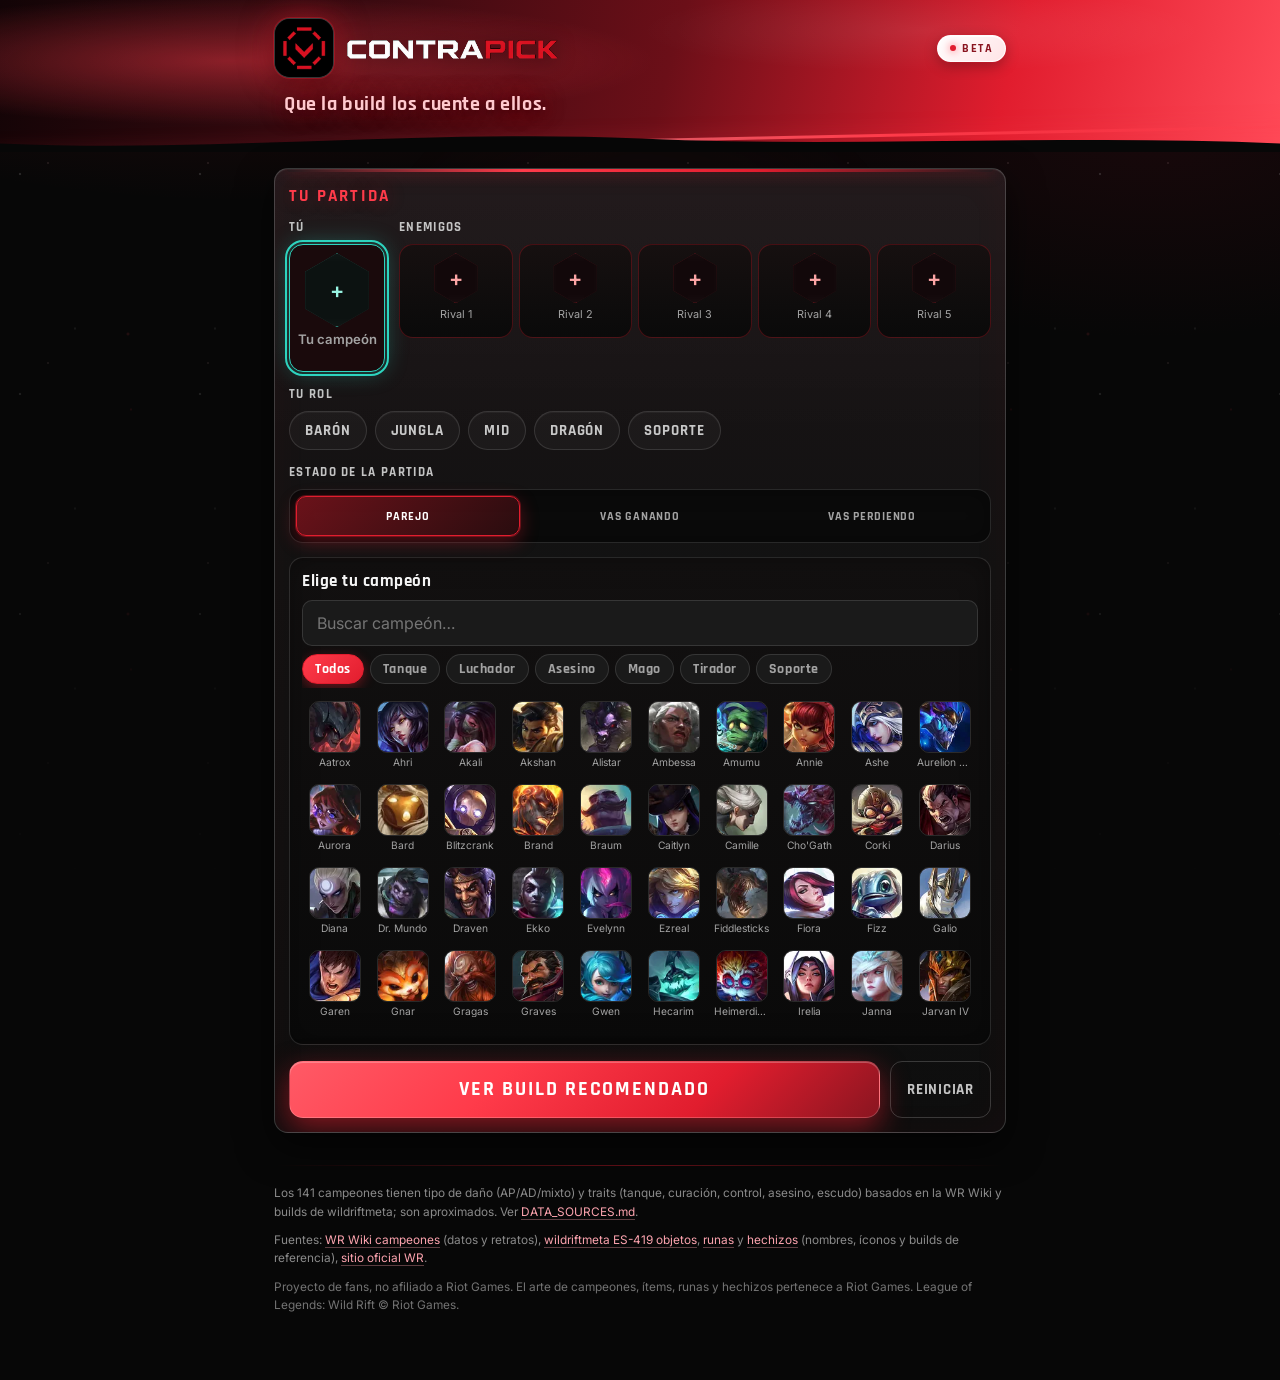
==== commit b5e081a5: "Wordmark más grande (altura de la mira) y limpia letras sueltas" ====
--- a/index.html
+++ b/index.html
@@ -21,7 +21,7 @@
   <link rel="icon" href="assets/icon-mira-32.png" type="image/png" sizes="32x32" />
   <link rel="apple-touch-icon" href="assets/icon-mira-180.png" sizes="180x180" />
   <link rel="icon" href="assets/icon-mira-512.png" type="image/png" sizes="512x512" />
-  <link rel="stylesheet" href="styles.css?v=22" />
+  <link rel="stylesheet" href="styles.css?v=24" />
 </head>
 <body>
   <div class="ambient-bg" aria-hidden="true">
@@ -33,7 +33,7 @@
     <div class="wrap header-top">
       <a class="brand" href="./" aria-label="Contrapick inicio">
         <img class="brand-mark" src="assets/icon-mira-180.png" width="56" height="56" alt="" />
-        <img class="brand-wordmark" src="assets/wordmark-contrapick.png" width="280" height="79" alt="CONTRAPICK" /><span class="brand-letter" style="--i:1">O</span><span class="brand-letter" style="--i:2">N</span><span class="brand-letter" style="--i:3">T</span><span class="brand-letter" style="--i:4">R</span><span class="brand-letter" style="--i:5">A</span><span class="brand-letter" style="--i:6">P</span><span class="brand-letter" style="--i:7">I</span><span class="brand-letter" style="--i:8">C</span><span class="brand-letter" style="--i:9">K</span></span>
+        <img class="brand-wordmark" src="assets/wordmark-contrapick.png" width="280" height="79" alt="CONTRAPICK" />
       </a>
       <span class="beta">beta</span>
     </div>
--- a/styles.css
+++ b/styles.css
@@ -66,7 +66,7 @@
   border-radius: 50%;
   background: radial-gradient(circle, rgba(255, 59, 74, 0.1), transparent 68%);
   filter: blur(10px);
-  animation: ambient-drift 20s ease-in-out infinite alternate;
+  animation: ambient-drift 9s ease-in-out infinite alternate;
 }
 .ambient-bg__grid { display: none; }
 .ambient-bg__drift {
@@ -91,7 +91,7 @@
     85% 15%,
     25% 85%;
   opacity: 0.35;
-  animation: ambient-particles 26s linear infinite;
+  animation: ambient-particles 10s linear infinite;
   mask-image: linear-gradient(180deg, rgba(0,0,0,0.85), rgba(0,0,0,0.35) 70%, transparent);
   -webkit-mask-image: linear-gradient(180deg, rgba(0,0,0,0.85), rgba(0,0,0,0.35) 70%, transparent);
 }
@@ -223,9 +223,9 @@
 }
 .brand-wordmark {
   display: block;
-  height: clamp(28px, 7vw, 40px);
+  height: clamp(44px, 11vw, 60px);
   width: auto;
-  max-width: min(260px, 58vw);
+  max-width: min(340px, 70vw);
   object-fit: contain;
   filter: drop-shadow(0 2px 10px rgba(0, 0, 0, 0.45));
 }
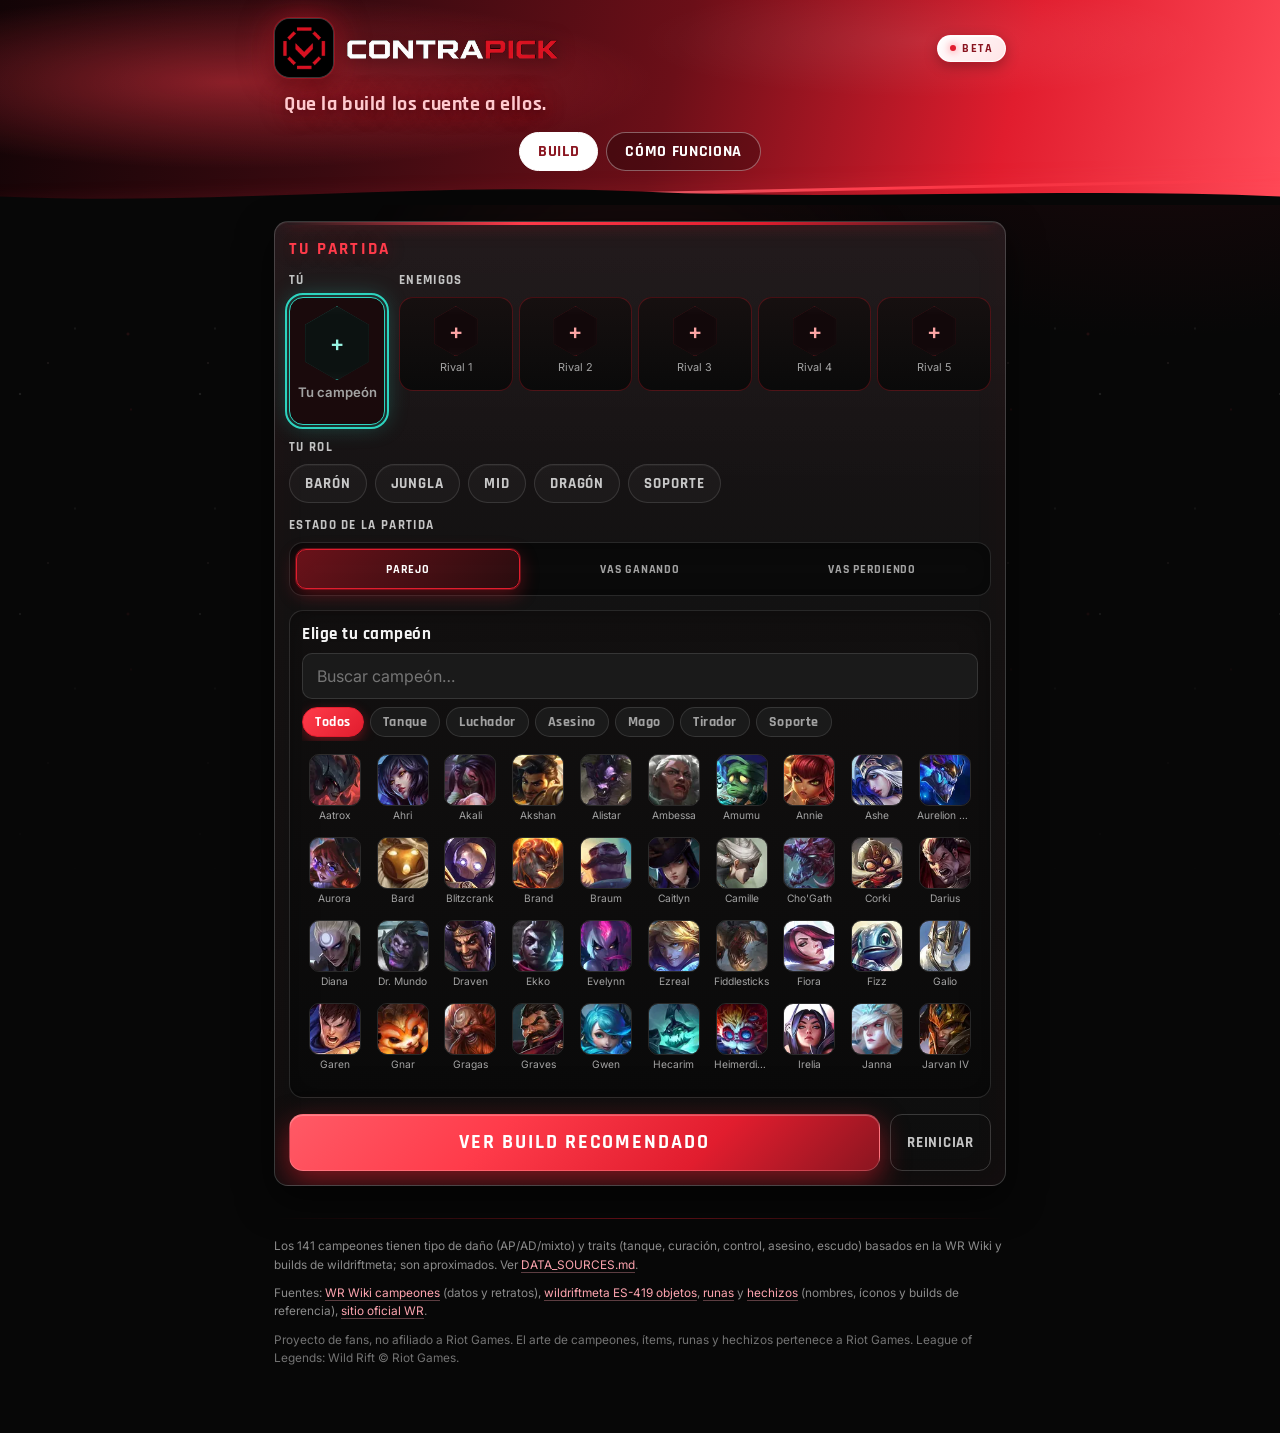
==== commit d1d1f16b: "Mostrar la caja ¿Te sirvió esta build? debajo de las tarjetas de enemigos (app.js v=8)" ====
--- a/index.html
+++ b/index.html
@@ -21,7 +21,7 @@
   <link rel="icon" href="assets/icon-mira-32.png" type="image/png" sizes="32x32" />
   <link rel="apple-touch-icon" href="assets/icon-mira-180.png" sizes="180x180" />
   <link rel="icon" href="assets/icon-mira-512.png" type="image/png" sizes="512x512" />
-  <link rel="stylesheet" href="styles.css?v=24" />
+  <link rel="stylesheet" href="styles.css?v=25" />
 </head>
 <body>
   <div class="ambient-bg" aria-hidden="true">
@@ -38,6 +38,10 @@
       <span class="beta">beta</span>
     </div>
     <p class="wrap slogan">Que la build los cuente a ellos.</p>
+    <nav class="wrap tabs" aria-label="Secciones">
+      <a class="tab tab--active" href="index.html" aria-current="page">Build</a>
+      <a class="tab" href="como-funciona.html">Cómo funciona</a>
+    </nav>
     <div class="header-wave" aria-hidden="true"></div>
   </header>
 
@@ -99,6 +103,6 @@
   <script src="data.js"></script>
   <script src="champions.js"></script>
   <script src="rules.js"></script>
-  <script src="app.js?v=7"></script>
+  <script src="app.js?v=8"></script>
 </body>
 </html>
--- a/styles.css
+++ b/styles.css
@@ -1593,3 +1593,110 @@
   font-size: 0.88rem;
 }
 .feedback__msg--err { color: #fecaca; }
+
+/* ===== Tabs (Build / Cómo funciona) ===== */
+.tabs {
+  display: flex;
+  justify-content: center;
+  gap: 8px;
+  margin-top: 14px;
+  flex-wrap: wrap;
+}
+.tab {
+  font-family: var(--font-display);
+  font-weight: 700;
+  font-size: 1.02rem;
+  letter-spacing: 0.04em;
+  text-transform: uppercase;
+  color: #fff;
+  text-decoration: none;
+  padding: 8px 18px;
+  border-radius: 999px;
+  border: 1px solid rgba(255, 255, 255, 0.35);
+  background: rgba(0, 0, 0, 0.28);
+  transition: background 0.15s ease, border-color 0.15s ease;
+}
+.tab:hover, .tab:focus-visible { border-color: #fff; background: rgba(0, 0, 0, 0.45); }
+.tab--active, .tab[aria-current="page"] {
+  background: #fff;
+  color: var(--red-deep);
+  border-color: #fff;
+}
+
+/* ===== Página Cómo funciona ===== */
+.how { padding: 22px 0 8px; color: var(--ink); }
+.how__title {
+  font-family: var(--font-brand);
+  font-size: clamp(2rem, 8vw, 2.8rem);
+  line-height: 1.05;
+  margin: 0 0 18px;
+  text-transform: uppercase;
+}
+.how__steps { list-style: none; margin: 0 0 18px; padding: 0; display: grid; gap: 12px; }
+.how__step {
+  display: flex;
+  align-items: center;
+  gap: 14px;
+  background: var(--card);
+  border: 1px solid var(--line-strong);
+  border-radius: var(--radius);
+  padding: 14px;
+}
+.how__num {
+  flex: 0 0 44px;
+  height: 44px;
+  display: grid;
+  place-items: center;
+  border-radius: 50%;
+  background: var(--red);
+  color: #fff;
+  font-family: var(--font-brand);
+  font-size: 1.4rem;
+  box-shadow: var(--glow-red);
+}
+.how__step-body { flex: 1 1 auto; min-width: 0; }
+.how__step-title { margin: 0 0 4px; font-size: 1.25rem; line-height: 1.2; color: #fff; }
+.how__step-text, .how__block p { margin: 0; font-size: 1.08rem; line-height: 1.45; color: #f5f5f5; }
+.how__imgs, .how__icons { display: flex; gap: 6px; flex-shrink: 0; }
+.how__icons { margin-top: 12px; flex-wrap: wrap; }
+.how__img {
+  width: 56px;
+  height: 56px;
+  border-radius: 10px;
+  border: 1px solid var(--line-strong);
+  object-fit: cover;
+  flex-shrink: 0;
+  background: #000;
+}
+.how__icons .how__img { width: 48px; height: 48px; }
+.how__block {
+  background: var(--card);
+  border: 1px solid var(--line-strong);
+  border-left: 4px solid var(--red);
+  border-radius: var(--radius);
+  padding: 14px 16px;
+  margin: 0 0 12px;
+}
+.how__block-title { margin: 0 0 6px; font-size: 1.3rem; color: #fff; }
+.how__cta {
+  display: block;
+  text-align: center;
+  margin: 20px 0 8px;
+  padding: 16px 20px;
+  border-radius: var(--radius);
+  background: var(--red);
+  color: #fff;
+  font-family: var(--font-brand);
+  font-size: 1.35rem;
+  letter-spacing: 0.04em;
+  text-transform: uppercase;
+  text-decoration: none;
+  box-shadow: var(--glow-red);
+}
+.how__cta:hover, .how__cta:focus-visible { background: var(--red-bright); }
+@media (max-width: 420px) {
+  .how__step { flex-wrap: wrap; }
+  .how__step-body { flex-basis: calc(100% - 58px); }
+  .how__imgs, .how__step > .how__img { margin-left: 58px; }
+  .how__img { width: 48px; height: 48px; }
+}
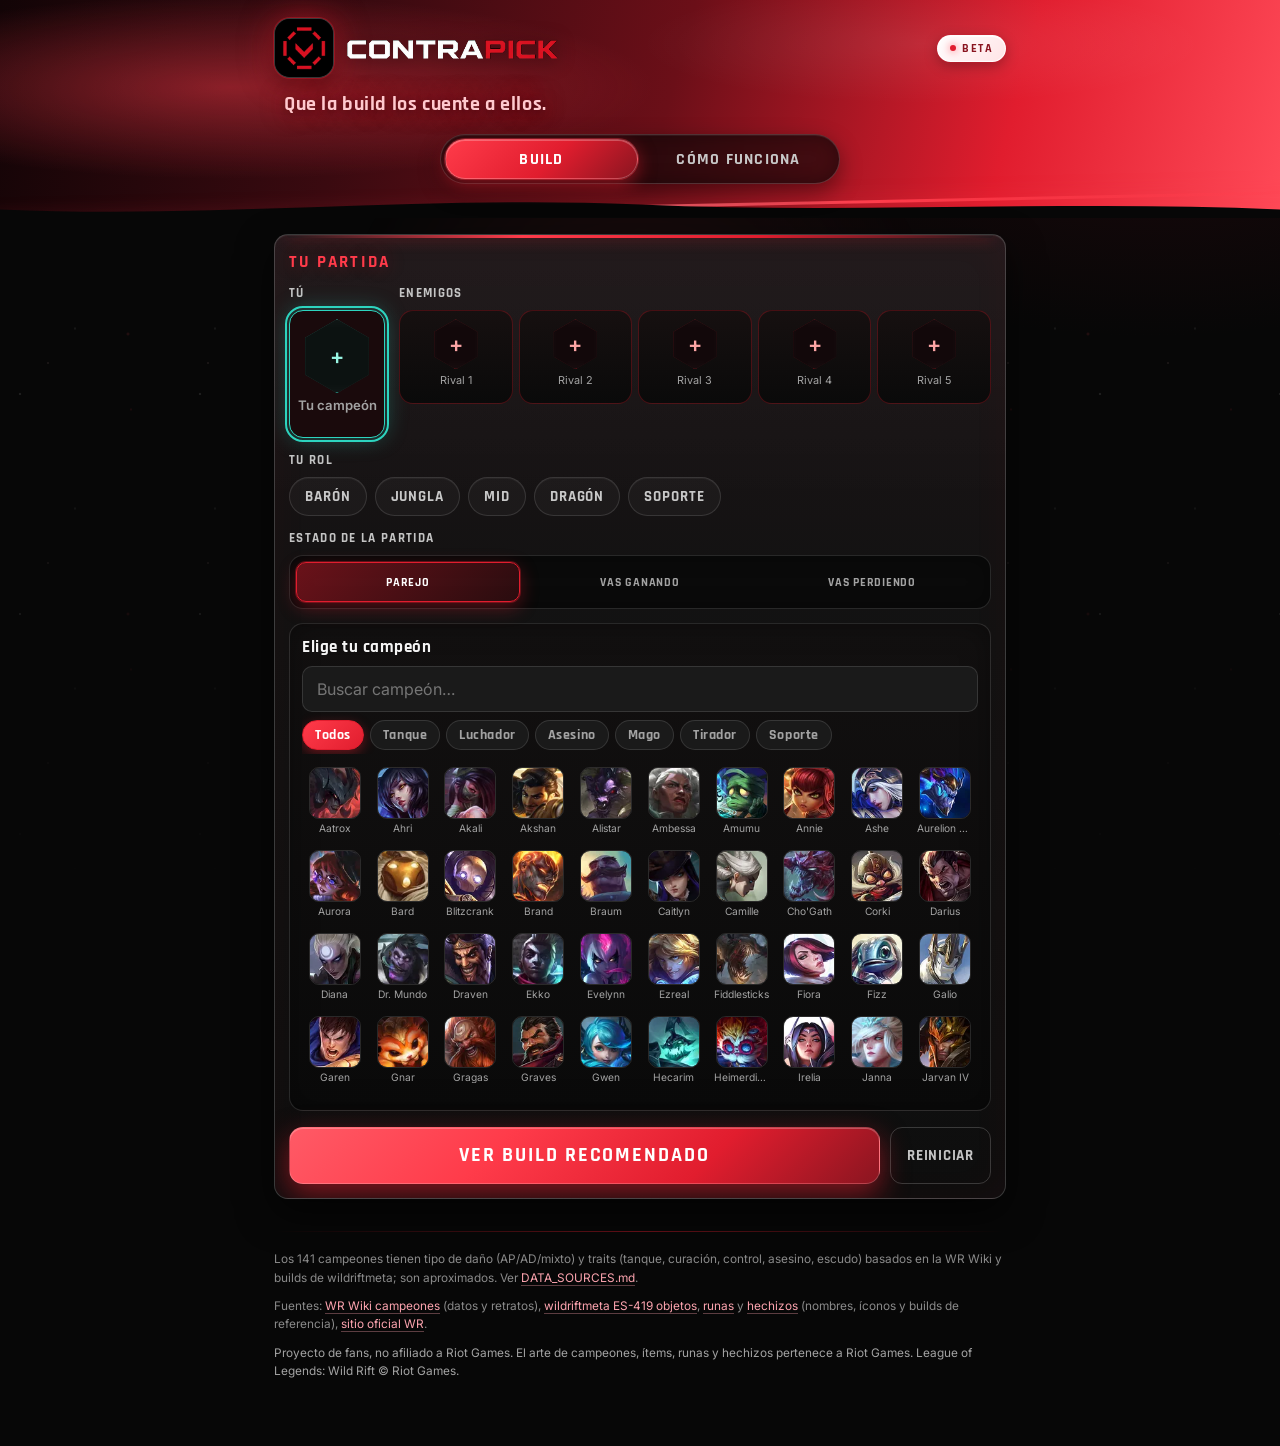
==== commit 2c6d9f1f: "Estilo página Cómo funciona + tabs segmentadas, slots enemigos en móvil (1..5), nota pregame, footer" ====
--- a/index.html
+++ b/index.html
@@ -21,7 +21,7 @@
   <link rel="icon" href="assets/icon-mira-32.png" type="image/png" sizes="32x32" />
   <link rel="apple-touch-icon" href="assets/icon-mira-180.png" sizes="180x180" />
   <link rel="icon" href="assets/icon-mira-512.png" type="image/png" sizes="512x512" />
-  <link rel="stylesheet" href="styles.css?v=25" />
+  <link rel="stylesheet" href="styles.css?v=26" />
 </head>
 <body>
   <div class="ambient-bg" aria-hidden="true">
@@ -102,7 +102,7 @@
   </div>
   <script src="data.js"></script>
   <script src="champions.js"></script>
-  <script src="rules.js"></script>
-  <script src="app.js?v=8"></script>
+  <script src="rules.js?v=2"></script>
+  <script src="app.js?v=9"></script>
 </body>
 </html>
--- a/styles.css
+++ b/styles.css
@@ -929,7 +929,7 @@
   line-height: 1.55;
 }
 footer p { margin: 0 0 10px; }
-footer p:last-child { margin-bottom: 0; color: #737373; }
+footer p:last-child { margin-bottom: 0; color: var(--muted); }
 footer a {
   color: #fda4af;
   text-decoration: none;
@@ -1594,109 +1594,440 @@
 }
 .feedback__msg--err { color: #fecaca; }
 
-/* ===== Tabs (Build / Cómo funciona) ===== */
-.tabs {
-  display: flex;
+/* ===== Tabs (Build / Cómo funciona): control segmentado ===== */
+.site-header .tabs {
+  display: grid;
+  grid-template-columns: 1fr 1fr;
+  gap: 4px;
+  width: calc(100% - 28px);
+  max-width: 400px;
+  margin: 16px auto 0;
+  padding: 4px;
+  border-radius: 999px;
+  background: rgba(7, 7, 7, 0.62);
+  border: 1px solid rgba(255, 255, 255, 0.16);
+  box-shadow:
+    0 8px 22px rgba(0, 0, 0, 0.4),
+    inset 0 1px 0 rgba(255, 255, 255, 0.06),
+    inset 0 0 18px rgba(0, 0, 0, 0.35);
+  -webkit-backdrop-filter: blur(6px);
+  backdrop-filter: blur(6px);
+}
+.tab {
+  display: flex;
+  align-items: center;
   justify-content: center;
-  gap: 8px;
-  margin-top: 14px;
-  flex-wrap: wrap;
-}
-.tab {
+  min-height: 40px;
+  padding: 8px 14px;
+  border-radius: 999px;
+  border: 1px solid transparent;
   font-family: var(--font-display);
   font-weight: 700;
-  font-size: 1.02rem;
-  letter-spacing: 0.04em;
-  text-transform: uppercase;
-  color: #fff;
+  font-size: 0.98rem;
+  line-height: 1.1;
+  letter-spacing: 0.08em;
+  text-transform: uppercase;
+  text-align: center;
+  white-space: nowrap;
+  color: #c8c8c8;
   text-decoration: none;
-  padding: 8px 18px;
-  border-radius: 999px;
-  border: 1px solid rgba(255, 255, 255, 0.35);
-  background: rgba(0, 0, 0, 0.28);
-  transition: background 0.15s ease, border-color 0.15s ease;
-}
-.tab:hover, .tab:focus-visible { border-color: #fff; background: rgba(0, 0, 0, 0.45); }
-.tab--active, .tab[aria-current="page"] {
-  background: #fff;
-  color: var(--red-deep);
-  border-color: #fff;
+  transition: background 0.15s ease, color 0.15s ease, border-color 0.15s ease, box-shadow 0.15s ease;
+}
+.tab:hover {
+  color: #fff;
+  background: rgba(255, 255, 255, 0.06);
+  border-color: rgba(255, 255, 255, 0.14);
+}
+.tab:focus-visible {
+  outline: 2px solid #fff;
+  outline-offset: 2px;
+}
+.tab--active,
+.tab[aria-current="page"],
+.tab--active:hover {
+  color: #fff;
+  background: linear-gradient(135deg, var(--red-bright), var(--red) 55%, var(--red-deep));
+  border-color: rgba(255, 255, 255, 0.22);
+  box-shadow:
+    0 0 0 1px rgba(255, 59, 74, 0.35),
+    0 6px 18px rgba(225, 29, 46, 0.55),
+    inset 0 1px 0 rgba(255, 255, 255, 0.25);
+}
+@media (max-width: 360px) {
+  .tab { font-size: 0.9rem; letter-spacing: 0.05em; padding: 8px 10px; }
 }
 
 /* ===== Página Cómo funciona ===== */
-.how { padding: 22px 0 8px; color: var(--ink); }
+.how { padding: 18px 0 4px; color: var(--ink); }
 .how__title {
+  position: relative;
   font-family: var(--font-brand);
-  font-size: clamp(2rem, 8vw, 2.8rem);
+  font-weight: 800;
+  font-size: clamp(1.9rem, 8vw, 2.7rem);
   line-height: 1.05;
-  margin: 0 0 18px;
-  text-transform: uppercase;
-}
-.how__steps { list-style: none; margin: 0 0 18px; padding: 0; display: grid; gap: 12px; }
+  letter-spacing: 0.01em;
+  margin: 0 0 22px;
+  padding-bottom: 12px;
+  text-transform: uppercase;
+  color: #fff;
+  text-shadow: 0 0 26px rgba(225, 29, 46, 0.35);
+}
+.how__title::after {
+  content: "";
+  position: absolute;
+  left: 0;
+  bottom: 0;
+  width: 72px;
+  height: 4px;
+  border-radius: 4px;
+  background: linear-gradient(90deg, var(--red-bright), var(--red), transparent);
+  box-shadow: 0 0 14px rgba(225, 29, 46, 0.6);
+}
+
+/* Pasos */
+.how__steps {
+  list-style: none;
+  margin: 0 0 16px;
+  padding: 0;
+  display: grid;
+  gap: 12px;
+}
 .how__step {
-  display: flex;
+  position: relative;
+  display: grid;
+  grid-template-columns: 52px minmax(0, 1fr) auto;
+  grid-template-areas: "num body media";
   align-items: center;
-  gap: 14px;
-  background: var(--card);
+  column-gap: 14px;
+  row-gap: 10px;
+  padding: 16px 16px 16px 14px;
+  background:
+    linear-gradient(90deg, rgba(225, 29, 46, 0.1), transparent 34%),
+    linear-gradient(180deg, #1c1416 0%, var(--card) 55%, #0e0e0e 100%);
   border: 1px solid var(--line-strong);
   border-radius: var(--radius);
-  padding: 14px;
-}
+  box-shadow:
+    0 12px 30px rgba(0, 0, 0, 0.5),
+    inset 0 1px 0 rgba(255, 255, 255, 0.05);
+  overflow: hidden;
+}
+.how__step::before {
+  content: "";
+  position: absolute;
+  left: 0;
+  top: 0;
+  bottom: 0;
+  width: 4px;
+  background: linear-gradient(180deg, var(--red-bright), var(--red-deep));
+  box-shadow: 0 0 12px rgba(225, 29, 46, 0.5);
+}
+/* Badge hexagonal (mismo hex que los slots) */
 .how__num {
-  flex: 0 0 44px;
-  height: 44px;
+  grid-area: num;
+  position: relative;
+  isolation: isolate;
+  width: 52px;
+  height: 58px;
   display: grid;
   place-items: center;
-  border-radius: 50%;
-  background: var(--red);
-  color: #fff;
-  font-family: var(--font-brand);
-  font-size: 1.4rem;
-  box-shadow: var(--glow-red);
-}
-.how__step-body { flex: 1 1 auto; min-width: 0; }
-.how__step-title { margin: 0 0 4px; font-size: 1.25rem; line-height: 1.2; color: #fff; }
-.how__step-text, .how__block p { margin: 0; font-size: 1.08rem; line-height: 1.45; color: #f5f5f5; }
-.how__imgs, .how__icons { display: flex; gap: 6px; flex-shrink: 0; }
-.how__icons { margin-top: 12px; flex-wrap: wrap; }
+  clip-path: polygon(50% 0%, 96% 25%, 96% 75%, 50% 100%, 4% 75%, 4% 25%);
+  background: linear-gradient(160deg, #ffc9ce, var(--red-bright) 45%, var(--red-deep));
+  color: #fff;
+  font-family: var(--font-display);
+  font-weight: 700;
+  font-size: 1.75rem;
+  line-height: 1;
+  text-shadow: 0 2px 6px rgba(0, 0, 0, 0.45);
+}
+.how__num::before {
+  content: "";
+  position: absolute;
+  inset: 2px;
+  z-index: -1;
+  clip-path: inherit;
+  background:
+    radial-gradient(circle at 35% 25%, rgba(255, 255, 255, 0.22), transparent 55%),
+    linear-gradient(160deg, var(--red-bright), var(--red) 50%, var(--red-darker));
+}
+.how__step-body { grid-area: body; min-width: 0; }
+.how__step-title {
+  margin: 0 0 4px;
+  font-family: var(--font-display);
+  font-weight: 700;
+  font-size: 1.2rem;
+  line-height: 1.15;
+  letter-spacing: 0.05em;
+  text-transform: uppercase;
+  color: #fff;
+}
+.how__step-text,
+.how__block p {
+  margin: 0;
+  font-size: 0.98rem;
+  line-height: 1.5;
+  color: #d9d9d9;
+}
+.how__step-text strong,
+.how__block p strong { color: #fff; font-weight: 600; }
+.how__step > .how__img,
+.how__imgs { grid-area: media; }
+.how__imgs, .how__icons { display: flex; gap: 8px; }
 .how__img {
+  display: block;
   width: 56px;
   height: 56px;
-  border-radius: 10px;
+  border-radius: 12px;
   border: 1px solid var(--line-strong);
   object-fit: cover;
   flex-shrink: 0;
-  background: #000;
-}
-.how__icons .how__img { width: 48px; height: 48px; }
+  background: #0c0c0c;
+  box-shadow: 0 0 0 1px rgba(0, 0, 0, 0.5), 0 6px 14px rgba(0, 0, 0, 0.45);
+}
+.how__step .how__img { border-color: rgba(225, 29, 46, 0.5); }
+
+/* Bloques */
 .how__block {
-  background: var(--card);
+  position: relative;
+  margin: 0 0 12px;
+  padding: 18px 16px 16px;
+  background:
+    linear-gradient(180deg, rgba(255, 255, 255, 0.03), transparent 28%),
+    linear-gradient(180deg, #1c1416 0%, var(--card) 42%, #0e0e0e 100%);
   border: 1px solid var(--line-strong);
-  border-left: 4px solid var(--red);
   border-radius: var(--radius);
-  padding: 14px 16px;
-  margin: 0 0 12px;
-}
-.how__block-title { margin: 0 0 6px; font-size: 1.3rem; color: #fff; }
+  box-shadow:
+    0 12px 30px rgba(0, 0, 0, 0.5),
+    inset 0 1px 0 rgba(255, 255, 255, 0.06);
+  overflow: hidden;
+}
+.how__block::before {
+  content: "";
+  position: absolute;
+  left: 12px;
+  right: 12px;
+  top: 0;
+  height: 3px;
+  border-radius: 0 0 4px 4px;
+  background: linear-gradient(90deg, transparent, var(--red-bright), var(--red), transparent);
+  box-shadow: 0 0 14px rgba(225, 29, 46, 0.55);
+}
+.how__block-title {
+  display: flex;
+  align-items: center;
+  gap: 10px;
+  margin: 0 0 8px;
+  font-family: var(--font-display);
+  font-weight: 700;
+  font-size: 1.15rem;
+  letter-spacing: 0.1em;
+  text-transform: uppercase;
+  color: var(--red-bright);
+  text-shadow: 0 0 18px rgba(225, 29, 46, 0.35);
+}
+/* Bloque "Listo": acento verde de check */
+.how__block--done {
+  border-color: rgba(52, 211, 153, 0.28);
+  background:
+    radial-gradient(ellipse 70% 60% at 0% 0%, rgba(52, 211, 153, 0.1), transparent 60%),
+    linear-gradient(180deg, #121a17 0%, var(--card) 45%, #0e0e0e 100%);
+}
+.how__block--done::before {
+  background: linear-gradient(90deg, transparent, var(--good), var(--red-bright), transparent);
+  box-shadow: 0 0 14px rgba(52, 211, 153, 0.4);
+}
+.how__block--done .how__block-title {
+  color: #fff;
+  text-shadow: none;
+}
+.how__block--done .how__block-title::before {
+  content: "✓";
+  display: grid;
+  place-items: center;
+  flex: 0 0 auto;
+  width: 28px;
+  height: 28px;
+  border-radius: 50%;
+  font-family: var(--font-body);
+  font-size: 0.95rem;
+  font-weight: 700;
+  letter-spacing: 0;
+  color: #04120c;
+  background: linear-gradient(135deg, #6ee7b7, var(--good));
+  box-shadow: 0 0 0 3px rgba(52, 211, 153, 0.18), 0 0 16px rgba(52, 211, 153, 0.45);
+}
+.how__icons {
+  flex-wrap: wrap;
+  margin-top: 14px;
+  padding: 10px;
+  background: linear-gradient(180deg, #141010, #0a0a0a);
+  border: 1px solid var(--line);
+  border-radius: 12px;
+  box-shadow: inset 0 0 20px rgba(0, 0, 0, 0.35);
+}
+.how__icons .how__img {
+  width: 48px;
+  height: 48px;
+  border-radius: 10px;
+  border-color: rgba(225, 29, 46, 0.45);
+}
+
+/* CTA (mismo estilo que "Ver build recomendado") */
 .how__cta {
-  display: block;
-  text-align: center;
-  margin: 20px 0 8px;
+  display: flex;
+  align-items: center;
+  justify-content: center;
+  gap: 10px;
+  width: 100%;
+  margin: 22px 0 6px;
   padding: 16px 20px;
-  border-radius: var(--radius);
-  background: var(--red);
-  color: #fff;
-  font-family: var(--font-brand);
-  font-size: 1.35rem;
-  letter-spacing: 0.04em;
+  border-radius: 14px;
+  border: 1px solid rgba(255, 255, 255, 0.18);
+  background: linear-gradient(135deg, #ff5a66 0%, var(--red-bright) 35%, var(--red) 70%, var(--red-deep) 100%);
+  color: #fff;
+  font-family: var(--font-display);
+  font-weight: 700;
+  font-size: clamp(1.1rem, 4vw, 1.3rem);
+  letter-spacing: 0.1em;
   text-transform: uppercase;
   text-decoration: none;
-  box-shadow: var(--glow-red);
-}
-.how__cta:hover, .how__cta:focus-visible { background: var(--red-bright); }
-@media (max-width: 420px) {
-  .how__step { flex-wrap: wrap; }
-  .how__step-body { flex-basis: calc(100% - 58px); }
-  .how__imgs, .how__step > .how__img { margin-left: 58px; }
-  .how__img { width: 48px; height: 48px; }
-}
+  box-shadow:
+    0 10px 28px rgba(225, 29, 46, 0.55),
+    inset 0 1px 0 rgba(255, 255, 255, 0.25);
+  transition: transform 0.12s ease, box-shadow 0.15s ease, filter 0.15s ease;
+}
+.how__cta::after {
+  content: "→";
+  font-family: var(--font-body);
+  font-size: 1.1em;
+  letter-spacing: 0;
+  transition: transform 0.15s ease;
+}
+.how__cta:hover,
+.how__cta:focus-visible {
+  filter: brightness(1.08);
+  box-shadow:
+    0 0 28px rgba(255, 59, 74, 0.65),
+    0 12px 32px rgba(225, 29, 46, 0.6),
+    inset 0 1px 0 rgba(255, 255, 255, 0.3);
+}
+.how__cta:hover::after { transform: translateX(3px); }
+.how__cta:focus-visible { outline: 2px solid #fff; outline-offset: 3px; }
+.how__cta:active { transform: scale(0.985); }
+
+@media (max-width: 520px) {
+  .how__step {
+    grid-template-columns: 46px minmax(0, 1fr);
+    grid-template-areas:
+      "num body"
+      ".   media";
+    align-items: start;
+    column-gap: 12px;
+    padding: 14px 14px 14px 12px;
+  }
+  .how__num { width: 46px; height: 52px; font-size: 1.55rem; }
+  .how__step-title { font-size: 1.12rem; }
+  .how__step .how__img { width: 48px; height: 48px; border-radius: 10px; }
+  .how__icons .how__img { width: 44px; height: 44px; }
+}
+@media (min-width: 640px) {
+  .how { padding-top: 26px; }
+  .how__step { padding: 18px 20px 18px 18px; column-gap: 18px; }
+  .how__block { padding: 20px 20px 18px; }
+  .how__cta { width: fit-content; min-width: 320px; margin: 26px auto 6px; padding: 16px 40px; }
+}
+
+/* ===== Slots en móvil: más aire y "1".."5" en vez de "Rival N" ===== */
+.enemy-slots { counter-reset: rival; }
+.enemy-slots .slot { counter-increment: rival; }
+@media (max-width: 520px) {
+  .draft { grid-template-columns: minmax(0, 1fr); gap: 12px; }
+  .slot-me {
+    width: 100%;
+    flex-direction: row;
+    min-height: 0;
+    justify-content: flex-start;
+    padding: 10px;
+    gap: 12px;
+  }
+  .slot-me .slot-name { font-size: 0.95rem; }
+  .slot-me .slot-empty,
+  .slot-me .slot-img { width: 64px; height: 64px; }
+  .slot-me .dmg { top: 8px; right: 8px; }
+
+  .enemy-slots { gap: 6px; }
+  .side-enemy .slot {
+    min-height: 0;
+    padding: 9px 3px 7px;
+    gap: 6px;
+  }
+  .side-enemy .slot-empty,
+  .side-enemy .slot-img { width: 46px; height: 46px; }
+  /* Texto "Rival N" oculto (el botón ya tiene aria-label); mostramos solo el número */
+  .side-enemy .slot-name.muted {
+    font-size: 0;
+    line-height: 0;
+  }
+  .side-enemy .slot-name.muted::after {
+    content: counter(rival);
+    font-family: var(--font-display);
+    font-weight: 700;
+    font-size: 0.9rem;
+    line-height: 1.1;
+    letter-spacing: 0.04em;
+    color: #fca5a5;
+  }
+  /* Nombre del campeón: Rajdhani (más angosta), hasta 2 líneas */
+  .side-enemy .slot-name:not(.muted) {
+    width: 100%;
+    font-family: var(--font-display);
+    font-weight: 700;
+    font-size: 0.78rem;
+    letter-spacing: 0.01em;
+    line-height: 1.05;
+    white-space: normal;
+    overflow-wrap: anywhere;
+    -webkit-hyphens: auto;
+    hyphens: auto;
+    display: -webkit-box;
+    -webkit-line-clamp: 2;
+    -webkit-box-orient: vertical;
+  }
+  .side-enemy .slot .dmg {
+    top: 3px;
+    right: 3px;
+    font-size: 0.54rem;
+    padding: 0 3px;
+    border-radius: 5px;
+  }
+}
+
+/* ===== Nota bajo "Runas" (se eligen antes de la partida) ===== */
+.pregame-note {
+  display: flex;
+  align-items: center;
+  gap: 7px;
+  margin: -4px 0 10px;
+  padding: 2px 0 2px 9px;
+  border-left: 2px solid var(--red);
+  font-family: var(--font-body);
+  font-size: 0.78rem;
+  font-weight: 500;
+  line-height: 1.35;
+  color: var(--muted);
+}
+.pregame-note::before {
+  content: "i";
+  display: grid;
+  place-items: center;
+  flex: 0 0 auto;
+  width: 15px;
+  height: 15px;
+  border-radius: 50%;
+  border: 1px solid rgba(255, 59, 74, 0.55);
+  color: #fca5a5;
+  font-family: var(--font-display);
+  font-size: 0.66rem;
+  font-weight: 700;
+  line-height: 1;
+}
+.feedback__btn { min-width: 88px; }
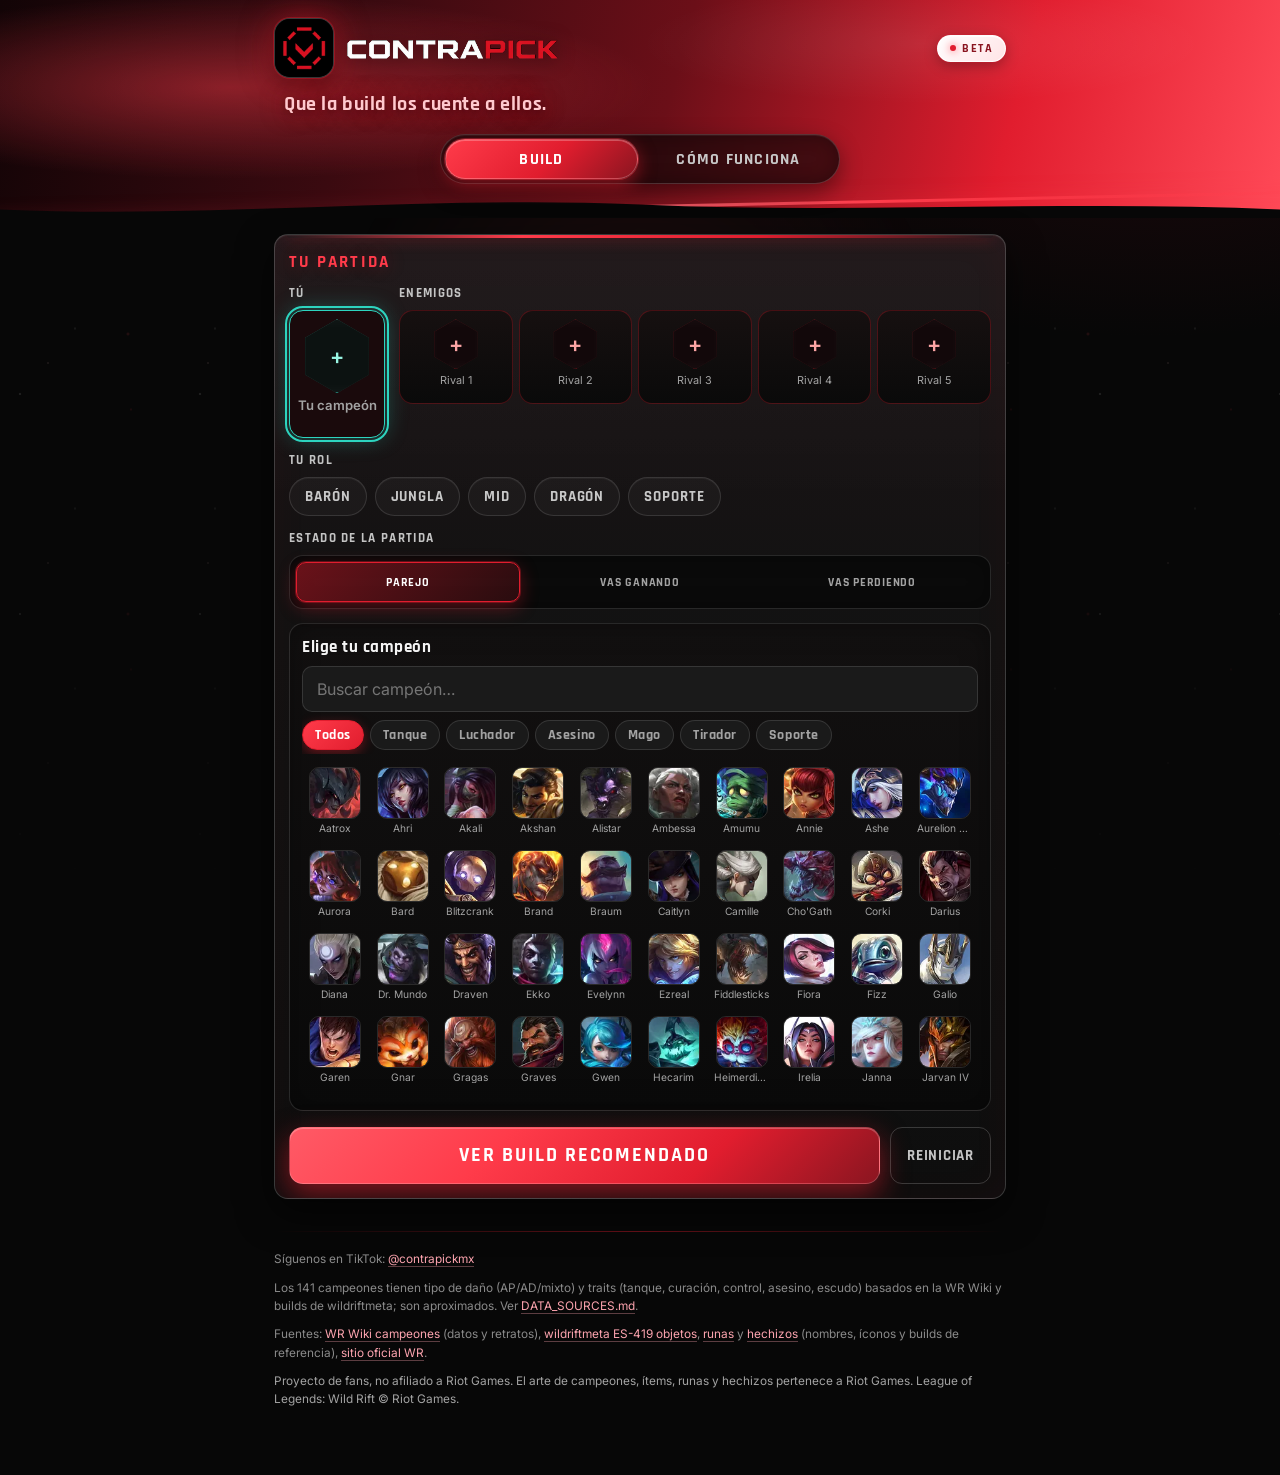
==== commit f8d5bf7c: "Footer: link a TikTok @contrapickmx" ====
--- a/index.html
+++ b/index.html
@@ -93,6 +93,7 @@
     <section id="results" class="panel" hidden aria-live="polite"></section>
 
     <footer>
+      <p class="footer-social">Síguenos en TikTok: <a href="https://www.tiktok.com/@contrapickmx" rel="noopener" target="_blank">@contrapickmx</a></p>
       <p>Los 141 campeones tienen tipo de daño (AP/AD/mixto) y traits (tanque, curación, control, asesino, escudo) basados en la WR Wiki y builds de wildriftmeta; son aproximados. Ver <a href="DATA_SOURCES.md">DATA_SOURCES.md</a>.</p>
       <p>Fuentes: <a href="https://wiki.leagueoflegends.com/en-us/WR:Champion" rel="noopener">WR Wiki campeones</a> (datos y retratos),
         <a href="https://www.wildriftmeta.com/es-419/items/" rel="noopener">wildriftmeta ES-419 objetos</a>, <a href="https://www.wildriftmeta.com/es-419/runes/" rel="noopener">runas</a> y <a href="https://www.wildriftmeta.com/es-419/summoner-spells/" rel="noopener">hechizos</a> (nombres, íconos y builds de referencia),
